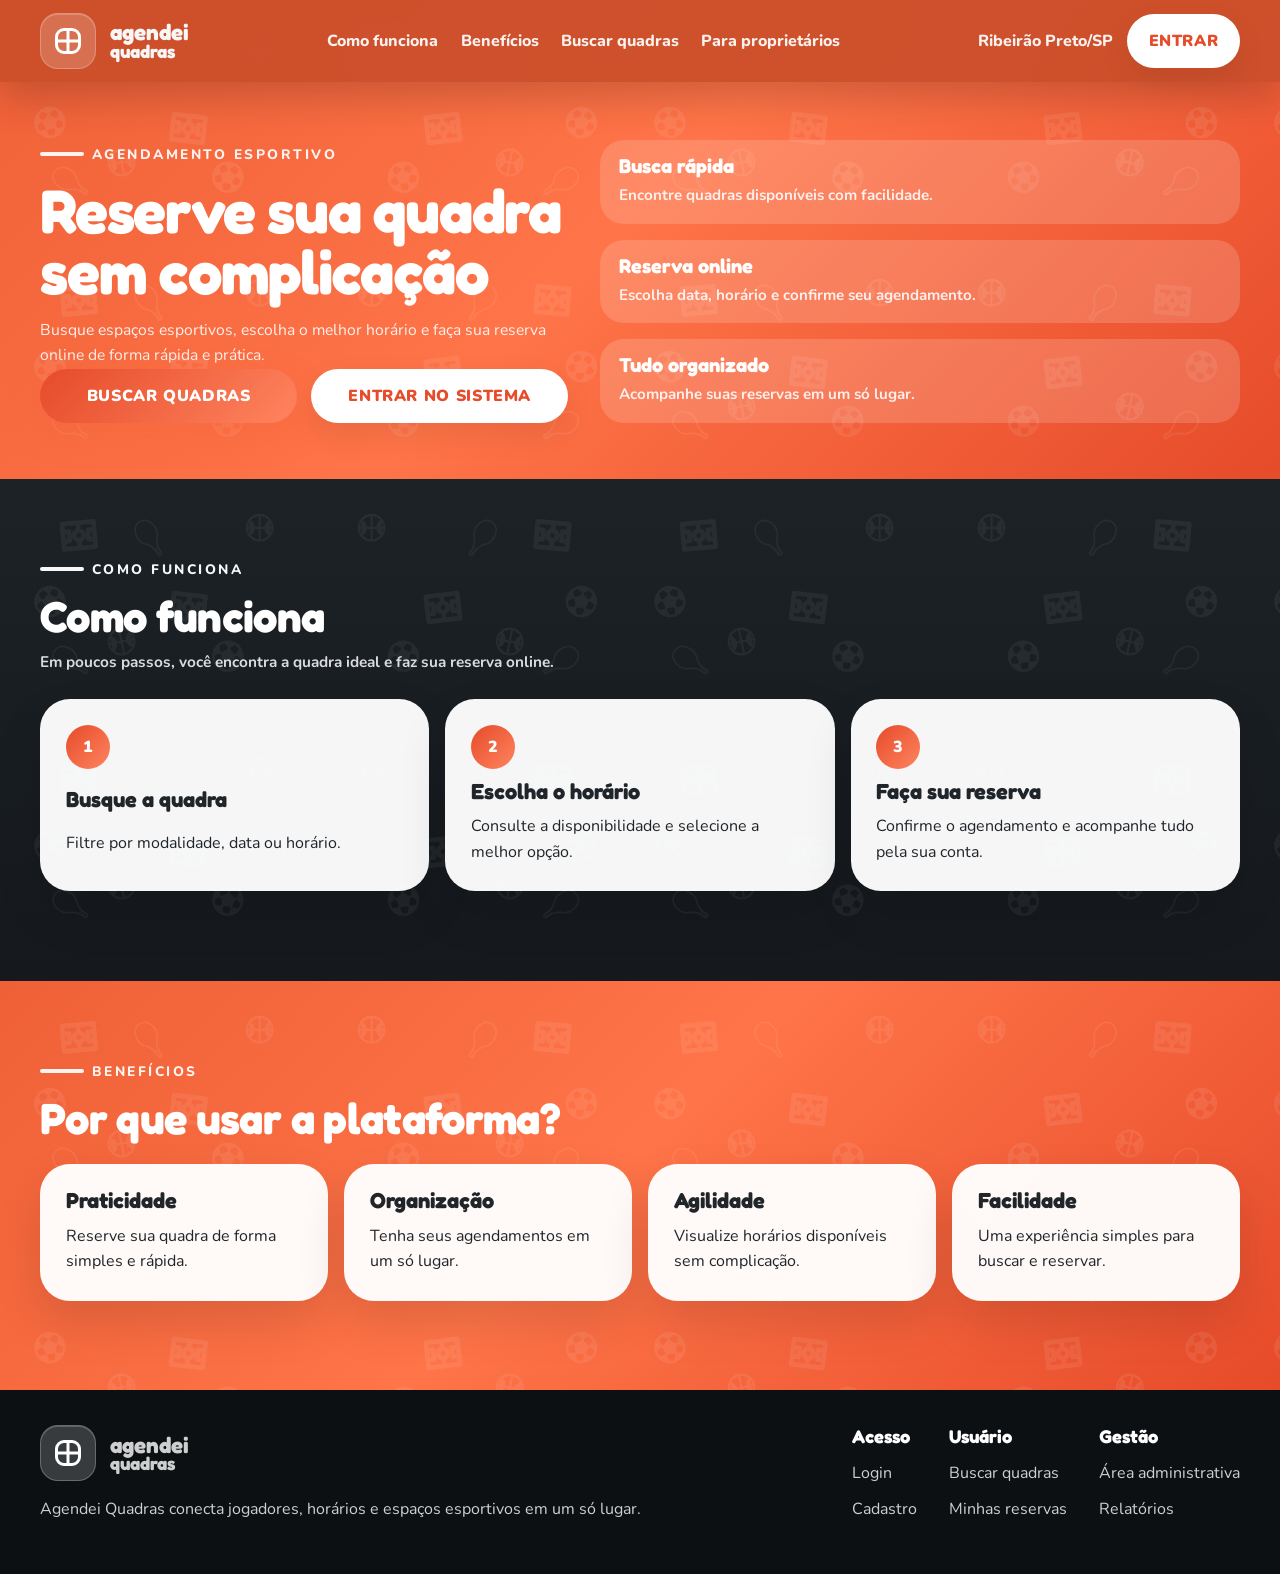
==== index.html @ 82c3b631 "first commit" ====
<!DOCTYPE html>
<html lang="pt-BR">
  <head>
    <meta charset="UTF-8" />
    <meta name="viewport" content="width=device-width, initial-scale=1.0" />
    <title>Agendei Quadras | Reserva de Quadras Esportivas</title>
    <meta
      name="description"
      content="Plataforma de agendamento de quadras esportivas em Ribeirão Preto."
    />
    <link rel="preconnect" href="https://fonts.googleapis.com" />
    <link rel="preconnect" href="https://fonts.gstatic.com" crossorigin />
    <link
      href="https://fonts.googleapis.com/css2?family=Fredoka:wght@400;500;600;700&family=Nunito:wght@400;600;700;800;900&display=swap"
      rel="stylesheet"
    />
    <link rel="stylesheet" href="css/style.css" />
  </head>
  <body data-page="hub" data-base="">
    <div class="site-shell">
      <header class="site-header is-solid">
        <div class="container header-inner">
          <a class="brand" href="index.html" aria-label="Ir para o início">
            <span class="brand-mark" aria-hidden="true"><span class="brand-grid"></span></span>
            <span class="brand-text"><strong>agendei</strong><span>quadras</span></span>
          </a>

          <nav class="main-nav" aria-label="Navegação principal">
            <button
              class="nav-toggle"
              type="button"
              aria-expanded="false"
              aria-controls="nav-menu"
              aria-label="Abrir menu"
            >
              <span></span>
              <span></span>
              <span></span>
            </button>

            <ul class="nav-menu" id="nav-menu">
              <li><a href="#como-funciona">Como funciona</a></li>
              <li><a href="#beneficios">Benefícios</a></li>
              <li><a href="pages/quadras.html">Buscar quadras</a></li>
              <li><a href="pages/proprietarios.html">Para proprietários</a></li>
            </ul>
          </nav>

          <div class="header-actions">
            <span class="header-link">Ribeirão Preto/SP</span>
            <a class="button button-light header-cta" href="pages/login.html">Entrar</a>
          </div>
        </div>
      </header>

      <main class="app-main">
        <section class="page-hero section-orange section-pattern section-pattern-light">
          <div class="container page-hero-grid owner-hero-grid">
            <div class="page-hero-copy">
              <span class="eyebrow eyebrow-light">agendamento esportivo</span>
              <h1>Reserve sua quadra sem complicação</h1>
              <p>
                Busque espaços esportivos, escolha o melhor horário e faça sua
                reserva online de forma rápida e prática.
              </p>
              <div class="inline-actions">
                <a class="button btn-primary" href="pages/quadras.html">Buscar quadras</a>
                <a class="button btn-secondary" href="pages/login.html">Entrar no sistema</a>
              </div>
            </div>

            <div class="app-card-shell home-hero-cards">
              <div class="hero-info-card">
                <h3>Busca rápida</h3>
                <p>Encontre quadras disponíveis com facilidade.</p>
              </div>
              <div class="hero-info-card">
                <h3>Reserva online</h3>
                <p>Escolha data, horário e confirme seu agendamento.</p>
              </div>
              <div class="hero-info-card">
                <h3>Tudo organizado</h3>
                <p>Acompanhe suas reservas em um só lugar.</p>
              </div>
            </div>
          </div>
        </section>

        <section class="page-section section-dark section-pattern section-pattern-dark" id="como-funciona">
          <div class="container home-section">
            <div class="home-section-heading">
              <span class="eyebrow">Como funciona</span>
              <h2>Como funciona</h2>
              <p>Em poucos passos, você encontra a quadra ideal e faz sua reserva online.</p>
            </div>

            <div class="home-steps-grid">
              <article class="app-card home-step-card">
                <span>1</span>
                <h3>Busque a quadra</h3>
                <p>Filtre por modalidade, data ou horário.</p>
              </article>
              <article class="app-card home-step-card">
                <span>2</span>
                <h3>Escolha o horário</h3>
                <p>Consulte a disponibilidade e selecione a melhor opção.</p>
              </article>
              <article class="app-card home-step-card">
                <span>3</span>
                <h3>Faça sua reserva</h3>
                <p>Confirme o agendamento e acompanhe tudo pela sua conta.</p>
              </article>
            </div>
          </div>
        </section>

        <section class="page-section section-orange section-pattern section-pattern-light" id="beneficios">
          <div class="container home-section">
            <div class="home-section-heading">
              <span class="eyebrow eyebrow-light">benefícios</span>
              <h2>Por que usar a plataforma?</h2>
            </div>

            <div class="home-benefits-grid">
              <article class="app-card home-benefit-card">
                <h3>Praticidade</h3>
                <p>Reserve sua quadra de forma simples e rápida.</p>
              </article>
              <article class="app-card home-benefit-card">
                <h3>Organização</h3>
                <p>Tenha seus agendamentos em um só lugar.</p>
              </article>
              <article class="app-card home-benefit-card">
                <h3>Agilidade</h3>
                <p>Visualize horários disponíveis sem complicação.</p>
              </article>
              <article class="app-card home-benefit-card">
                <h3>Facilidade</h3>
                <p>Uma experiência simples para buscar e reservar.</p>
              </article>
            </div>
          </div>
        </section>

      </main>

      <footer class="site-footer">
        <div class="container footer-grid app-split-footer">
          <div>
            <a class="brand footer-brand" href="index.html" aria-label="Ir para o início">
              <span class="brand-mark" aria-hidden="true"><span class="brand-grid"></span></span>
              <span class="brand-text"><strong>agendei</strong><span>quadras</span></span>
            </a>
            <p>Agendei Quadras conecta jogadores, horários e espaços esportivos em um só lugar.</p>
          </div>

          <div class="footer-links-group">
            <strong>Acesso</strong>
            <a href="pages/login.html">Login</a>
            <a href="pages/cadastro.html">Cadastro</a>
          </div>

          <div class="footer-links-group">
            <strong>Usuário</strong>
            <a href="pages/quadras.html">Buscar quadras</a>
            <a href="pages/minhas-reservas.html">Minhas reservas</a>
          </div>

          <div class="footer-links-group">
            <strong>Gestão</strong>
            <a href="pages/admin-dashboard.html">Área administrativa</a>
            <a href="pages/admin-relatorios.html">Relatórios</a>
          </div>
        </div>
      </footer>
    </div>

    <script src="js/prototipo.js"></script>
  </body>
</html>
---- css/style.css ----
:root {
  --color-primary: #f2653c;
  --color-primary-deep: #e64b2a;
  --color-primary-soft: #ff845f;
  --color-dark: #171c20;
  --color-dark-soft: #1e2327;
  --color-darker: #111519;
  --color-light: #ffffff;
  --color-cream: #fff6ef;
  --color-sand: #ffe3d9;
  --color-text: #f7f7f7;
  --color-text-dark: #20252a;
  --color-muted: #c9d2d8;
  --color-muted-dark: #68737c;
  --border-light: rgba(255, 255, 255, 0.16);
  --border-dark: rgba(23, 28, 32, 0.12);
  --shadow-soft: 0 20px 60px rgba(0, 0, 0, 0.18);
  --shadow-card: 0 18px 40px rgba(0, 0, 0, 0.14);
  --radius-xl: 32px;
  --radius-lg: 26px;
  --radius-md: 20px;
  --radius-sm: 14px;
  --container: 1200px;
  --header-height: 92px;
  --transition: 0.3s ease;
}

*,
*::before,
*::after {
  box-sizing: border-box;
}

html {
  scroll-behavior: smooth;
}

body {
  margin: 0;
  font-family: "Nunito", sans-serif;
  color: var(--color-text);
  background: var(--color-darker);
}

.site-shell {
  overflow: clip;
}

body.modal-open {
  overflow: hidden;
}

img {
  display: block;
  max-width: 100%;
}

button,
input,
select,
textarea {
  font: inherit;
}

button {
  border: 0;
  background: none;
  cursor: pointer;
}

a {
  color: inherit;
  text-decoration: none;
}

input:not([type="checkbox"]):not([type="radio"]),
select,
textarea {
  width: 100%;
}

.container {
  width: min(calc(100% - 2rem), var(--container));
  margin: 0 auto;
}

.app-main {
  min-height: 100vh;
}

.section-pattern {
  position: relative;
  isolation: isolate;
}

.section-pattern::before {
  content: "";
  position: absolute;
  inset: 0;
  background-image: url("../assets/icons/sports-background-tile-combined.svg");
  background-repeat: repeat;
  background-size: 620px 244px;
  background-position: center top;
  pointer-events: none;
  z-index: 0;
}

.section-pattern::after {
  content: none;
}

.section-pattern-dark::before {
  opacity: 0.05;
  filter: brightness(0) invert(1);
}

.section-pattern-light::before {
  opacity: 0.08;
  filter: brightness(0) invert(1);
}

.section-pattern > * {
  position: relative;
  z-index: 1;
}

.section-dark {
  background: linear-gradient(180deg, #1d2227 0%, #15191d 100%);
}

.section-orange {
  background: linear-gradient(135deg, #ef6037 0%, #ff7448 48%, #e64b2a 100%);
}

h1,
h2,
h3 {
  margin: 0;
  font-family: "Fredoka", sans-serif;
  line-height: 1;
}

h1 {
  font-size: clamp(2.55rem, 4.8vw, 4.25rem);
  letter-spacing: -0.02em;
}

h2 {
  font-size: clamp(2rem, 3.4vw, 3.15rem);
  letter-spacing: -0.015em;
}

h3 {
  font-size: clamp(1.25rem, 1.7vw, 1.6rem);
}

p {
  margin: 0;
  line-height: 1.6;
}

.eyebrow {
  display: inline-flex;
  align-items: center;
  gap: 0.5rem;
  margin-bottom: 1rem;
  font-size: 0.86rem;
  font-weight: 800;
  letter-spacing: 0.18em;
  text-transform: uppercase;
}

.eyebrow::before {
  content: "";
  width: 2.75rem;
  height: 0.25rem;
  border-radius: 999px;
  background: currentColor;
}

.eyebrow-light {
  color: rgba(255, 255, 255, 0.92);
}

.eyebrow-dark {
  color: var(--color-primary-deep);
}

.button,
.btn-primary,
.btn-secondary {
  display: inline-flex;
  align-items: center;
  justify-content: center;
  min-height: 54px;
  padding: 0.92rem 1.35rem;
  border-radius: 999px;
  font-weight: 900;
  letter-spacing: 0.04em;
  text-transform: uppercase;
  transition:
    transform var(--transition),
    box-shadow var(--transition),
    background-color var(--transition),
    color var(--transition);
}

.button:hover,
.button:focus-visible,
.btn-primary:hover,
.btn-primary:focus-visible,
.btn-secondary:hover,
.btn-secondary:focus-visible {
  transform: translateY(-2px);
}

.btn-primary {
  color: var(--color-light);
  background: linear-gradient(135deg, var(--color-primary-deep), var(--color-primary-soft));
  box-shadow: 0 12px 30px rgba(242, 101, 60, 0.34);
}

.btn-secondary,
.button-light {
  color: var(--color-primary-deep);
  background: var(--color-light);
  box-shadow: 0 12px 30px rgba(0, 0, 0, 0.08);
}

.site-header {
  position: fixed;
  inset: 0 0 auto;
  z-index: 40;
  padding: 0.8rem 0;
  background: rgba(203, 79, 43, 0.94);
  backdrop-filter: blur(18px);
  box-shadow: 0 16px 38px rgba(0, 0, 0, 0.18);
  transition: background-color var(--transition), box-shadow var(--transition), padding var(--transition);
}

.site-header.is-scrolled,
.site-header.is-solid {
  background: rgba(203, 79, 43, 0.94);
  box-shadow: 0 16px 38px rgba(0, 0, 0, 0.18);
}

.header-inner {
  display: grid;
  grid-template-columns: auto 1fr auto;
  align-items: center;
  gap: 1.5rem;
}

.brand {
  display: inline-flex;
  align-items: center;
  gap: 0.9rem;
}

.brand-mark {
  display: grid;
  place-items: center;
  width: 56px;
  height: 56px;
  border-radius: 18px;
  background: rgba(255, 255, 255, 0.18);
  border: 1px solid rgba(255, 255, 255, 0.24);
  box-shadow: inset 0 1px 0 rgba(255, 255, 255, 0.2);
}

.brand-grid {
  position: relative;
  width: 26px;
  height: 26px;
  border: 3px solid var(--color-light);
  border-radius: 9px;
}

.brand-grid::before,
.brand-grid::after {
  content: "";
  position: absolute;
  background: var(--color-light);
}

.brand-grid::before {
  inset: 50% auto auto 0;
  width: 100%;
  height: 3px;
  transform: translateY(-50%);
}

.brand-grid::after {
  inset: 0 auto 0 50%;
  width: 3px;
  transform: translateX(-50%);
}

.brand-text {
  display: inline-flex;
  flex-direction: column;
  line-height: 0.9;
  text-transform: lowercase;
}

.brand-text strong,
.brand-text span {
  font-family: "Fredoka", sans-serif;
  font-size: 1.4rem;
  font-weight: 700;
}

.brand-text span {
  font-size: 1.15rem;
}

.main-nav {
  justify-self: center;
}

.nav-menu {
  display: flex;
  align-items: center;
  gap: 1.4rem;
  padding: 0;
  margin: 0;
  list-style: none;
}

.nav-menu a {
  position: relative;
  font-weight: 800;
  color: rgba(255, 255, 255, 0.92);
}

.nav-menu a::after {
  content: "";
  position: absolute;
  left: 0;
  right: 0;
  bottom: -0.45rem;
  height: 3px;
  border-radius: 999px;
  background: var(--color-light);
  transform: scaleX(0);
  transform-origin: center;
  transition: transform var(--transition);
}

.nav-menu a:hover::after,
.nav-menu a:focus-visible::after {
  transform: scaleX(1);
}

.nav-toggle {
  display: none;
  position: relative;
  z-index: 12;
  width: 54px;
  height: 54px;
  border-radius: 18px;
  background: rgba(255, 255, 255, 0.16);
  border: 1px solid rgba(255, 255, 255, 0.26);
}

.nav-toggle span {
  display: block;
  width: 24px;
  height: 3px;
  margin: 5px auto;
  border-radius: 999px;
  background: var(--color-light);
  transition: transform var(--transition), opacity var(--transition);
}

.nav-toggle.is-active span:nth-child(1) {
  transform: translateY(8px) rotate(45deg);
}

.nav-toggle.is-active span:nth-child(2) {
  opacity: 0;
}

.nav-toggle.is-active span:nth-child(3) {
  transform: translateY(-8px) rotate(-45deg);
}

.header-actions {
  display: flex;
  align-items: center;
  gap: 0.85rem;
}

.header-link {
  font-weight: 800;
  color: rgba(255, 255, 255, 0.92);
}

.page-hero {
  padding: calc(var(--header-height) + 3rem) 0 3.5rem;
}

.page-hero-simple {
  padding-bottom: 2.2rem;
}

.page-hero-grid {
  display: grid;
  grid-template-columns: minmax(0, 0.88fr) minmax(0, 1.12fr);
  gap: 2rem;
  align-items: center;
}

.owner-hero-grid {
  grid-template-columns: minmax(0, 0.95fr) minmax(420px, 1.15fr);
}

.page-hero-copy h1,
.page-hero-copy p {
  color: var(--color-light);
}

.page-hero-copy p {
  max-width: 680px;
  margin-top: 1rem;
  color: rgba(255, 255, 255, 0.9);
  font-size: 0.98rem;
}

.page-section {
  padding: 4.8rem 0 5.6rem;
}

.app-grid {
  display: grid;
  gap: 1.5rem;
}

.app-grid.two-columns {
  grid-template-columns: minmax(0, 1fr) minmax(0, 1fr);
}

.app-card-shell {
  display: grid;
  gap: 1rem;
}

.app-card,
.form-card {
  padding: 1.6rem;
  border-radius: 30px;
  background: rgba(255, 255, 255, 0.96);
  color: var(--color-text-dark);
  box-shadow: 0 22px 48px rgba(0, 0, 0, 0.12);
}

.app-card h2,
.app-card h3,
.form-card h2,
.form-card h3 {
  color: inherit;
}

.card-cover {
  width: 100%;
  aspect-ratio: 16 / 10;
  object-fit: cover;
  border-radius: 24px;
}

.card-body {
  display: grid;
  gap: 1rem;
  margin-top: 1.1rem;
}

.card-head {
  display: flex;
  flex-wrap: wrap;
  justify-content: space-between;
  gap: 0.85rem;
  align-items: flex-start;
}

.price-badge,
.price-inline {
  color: var(--color-primary-deep);
  font-family: "Fredoka", sans-serif;
  font-size: 1.1rem;
}

.hero-mini-stat {
  padding: 1.25rem;
  border-radius: 24px;
  background: rgba(255, 255, 255, 0.16);
  color: var(--color-light);
}

.hero-mini-stat strong {
  display: block;
  margin-top: 0.35rem;
  font-family: "Fredoka", sans-serif;
  font-size: 1.85rem;
  line-height: 1.15;
}

.hero-info-card {
  padding: 1.25rem;
  border-radius: 24px;
  background: rgba(255, 255, 255, 0.16);
  color: var(--color-light);
  transition: transform var(--transition), box-shadow var(--transition);
}

.hero-info-card h3 {
  font-size: 1.25rem;
}

.hero-info-card p {
  margin-top: 0.45rem;
  color: rgba(255, 255, 255, 0.88);
  font-size: 0.95rem;
  font-weight: 700;
}

.owner-hero-cards {
  align-self: stretch;
  justify-self: stretch;
  justify-items: stretch;
  width: 100%;
  min-width: 0;
}

.owner-hero-cards .hero-info-card {
  display: block;
  padding: 1rem 1.15rem;
  width: 100%;
}

.home-hero-cards {
  align-self: stretch;
  justify-self: stretch;
  justify-items: stretch;
  width: 100%;
  min-width: 0;
}

.home-hero-cards .hero-info-card {
  display: block;
  padding: 1rem 1.15rem;
  width: 100%;
}

.owner-hero-title span {
  display: block;
  white-space: nowrap;
}

.owner-hero-title {
  max-width: 700px;
}

.home-section {
  display: grid;
  gap: 1.5rem;
}

.home-section-heading {
  max-width: 760px;
}

.home-section-heading h2,
.home-section-heading p {
  color: var(--color-light);
}

.home-section-heading p {
  margin-top: 0.75rem;
  color: rgba(255, 255, 255, 0.84);
  font-size: 0.96rem;
  font-weight: 700;
}

.desktop-nowrap {
  white-space: nowrap;
}

.home-steps-grid,
.home-benefits-grid {
  display: grid;
  gap: 1rem;
}

.home-steps-grid {
  grid-template-columns: repeat(3, minmax(0, 1fr));
}

.home-benefits-grid {
  grid-template-columns: repeat(4, minmax(0, 1fr));
}

.owner-advantages-grid {
  display: grid;
  grid-template-columns: repeat(3, minmax(0, 1fr));
  gap: 1rem;
}

.owner-advantages-grid .home-benefit-card {
  align-items: center;
  text-align: center;
}

.home-step-card,
.home-benefit-card {
  display: grid;
  gap: 0.75rem;
  transition: transform var(--transition), box-shadow var(--transition);
}

.hero-info-card:hover,
.hero-info-card:focus-within,
.home-step-card:hover,
.home-step-card:focus-within,
.home-benefit-card:hover,
.home-benefit-card:focus-within {
  transform: scale(1.035);
  box-shadow: 0 26px 58px rgba(0, 0, 0, 0.18);
}

.home-step-card span {
  display: grid;
  place-items: center;
  width: 44px;
  height: 44px;
  border-radius: 999px;
  background: linear-gradient(135deg, var(--color-primary-deep), var(--color-primary-soft));
  color: var(--color-light);
  font-weight: 900;
}

.home-cta {
  display: grid;
  gap: 1rem;
  max-width: 760px;
  text-align: left;
}

.home-cta h2,
.home-cta p {
  color: var(--color-light);
}

.home-cta p {
  color: rgba(255, 255, 255, 0.84);
  font-weight: 700;
}

.owner-final-cta {
  margin: 0 auto;
  text-align: center;
}

.page-title-row {
  display: flex;
  flex-wrap: wrap;
  justify-content: space-between;
  gap: 1rem;
  align-items: center;
  margin-bottom: 1.6rem;
}

.page-title-row h2,
.page-title-row p {
  color: var(--color-light);
}

.page-title-row.light-surface h2,
.page-title-row.light-surface h3,
.page-title-row.light-surface p {
  color: var(--color-dark);
}

.section-title-spacer {
  margin-top: 1.5rem;
}

.floating-note {
  color: rgba(255, 255, 255, 0.84);
  font-weight: 700;
}

.inline-actions {
  display: flex;
  flex-wrap: wrap;
  gap: 0.85rem;
}

.inline-actions > * {
  flex: 1 1 180px;
}

.quick-links-grid {
  display: grid;
  grid-template-columns: repeat(3, minmax(0, 1fr));
  gap: 1rem;
}

.quick-link-card {
  display: grid;
  gap: 0.8rem;
}

.auth-wrapper {
  display: grid;
  gap: 1.75rem;
  align-items: center;
}

.auth-intro {
  max-width: 720px;
  margin: 0 auto;
  text-align: center;
}

.auth-card {
  width: min(100%, 560px);
  margin: 0 auto;
}

.auth-links {
  display: flex;
  flex-wrap: wrap;
  gap: 0.65rem 1rem;
}

.auth-links a {
  font-weight: 800;
  color: var(--color-primary-deep);
}

.auth-links a:hover,
.auth-links a:focus-visible {
  text-decoration: underline;
}

.form-grid {
  display: grid;
  grid-template-columns: repeat(2, minmax(0, 1fr));
  gap: 1rem;
}

.single-column-form .form-grid {
  grid-template-columns: 1fr;
}

.full-width {
  grid-column: 1 / -1;
}

.form-card label,
.toolbar-field {
  display: grid;
  gap: 0.5rem;
  font-weight: 800;
  color: var(--color-text-dark);
}

.form-card input,
.form-card select,
.form-card textarea,
.toolbar-field input,
.toolbar-field select,
.toolbar-field textarea {
  padding: 0.95rem 1rem;
  border-radius: 18px;
  border: 1px solid rgba(23, 28, 32, 0.12);
  background: rgba(255, 255, 255, 0.96);
  color: var(--color-text-dark);
  outline: none;
}

.form-card input:focus,
.form-card select:focus,
.form-card textarea:focus,
.toolbar-field input:focus,
.toolbar-field select:focus,
.toolbar-field textarea:focus {
  border-color: var(--color-primary-deep);
}

.form-actions {
  display: flex;
  flex-wrap: wrap;
  align-items: center;
  gap: 1rem;
  margin-top: 1.4rem;
}

.form-message {
  min-height: 1.5rem;
  font-weight: 800;
  color: var(--color-primary-deep);
}

.form-message.is-error {
  color: #ff9d80;
}

.check-grid {
  display: flex;
  flex-wrap: wrap;
  gap: 0.85rem;
}

.check-item,
.access-option {
  display: inline-flex;
  align-items: center;
  gap: 0.55rem;
  min-height: 48px;
  padding: 0.8rem 1rem;
  border-radius: 18px;
  background: rgba(242, 101, 60, 0.08);
  color: var(--color-text-dark);
  font-weight: 800;
}

.check-item input,
.access-option input {
  width: auto;
}

.access-options {
  display: grid;
  grid-template-columns: repeat(2, minmax(0, 1fr));
  gap: 0.85rem;
}

.access-option {
  justify-content: center;
  border: 1px solid transparent;
  transition:
    transform var(--transition),
    background-color var(--transition),
    color var(--transition),
    border-color var(--transition);
}

.access-option.is-active {
  color: var(--color-light);
  background: linear-gradient(135deg, var(--color-primary-deep), var(--color-primary-soft));
  border-color: rgba(255, 255, 255, 0.2);
}

.toolbar-card {
  display: grid;
  gap: 1rem;
}

.toolbar-grid {
  display: grid;
  grid-template-columns: repeat(4, minmax(0, 1fr));
  gap: 1rem;
}

.toolbar-grid.compact {
  grid-template-columns: repeat(3, minmax(0, 1fr));
}

.results-layout {
  display: grid;
  grid-template-columns: minmax(280px, 0.38fr) minmax(0, 0.62fr);
  gap: 1.5rem;
  align-items: start;
}

.listing-grid {
  display: grid;
  gap: 1.25rem;
}

.court-card {
  display: grid;
  grid-template-columns: minmax(230px, 0.43fr) minmax(0, 0.57fr);
  gap: 1.2rem;
}

.court-card .card-body {
  margin-top: 0;
}

.tag-row {
  display: flex;
  flex-wrap: wrap;
  gap: 0.55rem;
}

.tag-pill {
  display: inline-flex;
  align-items: center;
  justify-content: center;
  min-height: 36px;
  padding: 0.5rem 0.85rem;
  border-radius: 999px;
  background: rgba(242, 101, 60, 0.1);
  color: var(--color-primary-deep);
  font-weight: 800;
  font-size: 0.94rem;
}

.empty-state {
  padding: 2rem;
  border-radius: 28px;
  background: rgba(255, 255, 255, 0.88);
  color: var(--color-primary-deep);
  font-weight: 800;
  text-align: center;
}

.detail-hero {
  display: grid;
  grid-template-columns: minmax(0, 0.92fr) minmax(340px, 0.88fr);
  gap: 1.5rem;
  align-items: start;
}

.detail-hero > img {
  width: 100%;
  border-radius: 34px;
  box-shadow: var(--shadow-soft);
}

.detail-summary {
  display: grid;
  gap: 1rem;
}

.detail-subtitle {
  font-size: 1.1rem;
  color: var(--color-muted-dark);
}

.detail-grid,
.info-grid {
  display: grid;
  grid-template-columns: repeat(2, minmax(0, 1fr));
  gap: 1rem;
}

.detail-label {
  display: block;
  margin-bottom: 0.35rem;
  color: var(--color-muted-dark);
  font-weight: 800;
  text-transform: uppercase;
  letter-spacing: 0.05em;
  font-size: 0.8rem;
}

.rating-box {
  display: inline-grid;
  gap: 0.2rem;
  padding: 1rem;
  border-radius: 22px;
  background: rgba(242, 101, 60, 0.08);
}

.rules-card {
  padding: 1.2rem;
  border-radius: 22px;
  background: rgba(23, 28, 32, 0.05);
}

.info-list {
  display: grid;
  gap: 0.6rem;
  padding-left: 1.1rem;
  margin: 0;
}

.booking-layout {
  display: grid;
  grid-template-columns: minmax(0, 0.94fr) minmax(320px, 0.76fr);
  gap: 1.5rem;
  align-items: start;
}

.booking-court-card {
  overflow: hidden;
}

.time-grid {
  display: grid;
  grid-template-columns: repeat(4, minmax(0, 1fr));
  gap: 0.85rem;
  margin-top: 1rem;
}

.time-slot {
  position: relative;
  min-height: 72px;
  padding: 0.9rem 0.75rem;
  border-radius: 22px;
  background: rgba(242, 101, 60, 0.08);
  color: var(--color-primary-deep);
  font-weight: 900;
  transition:
    transform var(--transition),
    background-color var(--transition),
    color var(--transition),
    opacity var(--transition);
}

.time-slot.is-available:hover,
.time-slot.is-available:focus-visible {
  transform: translateY(-2px);
}

.time-slot.is-selected {
  color: var(--color-light);
  background: linear-gradient(135deg, var(--color-primary-deep), var(--color-primary-soft));
}

.time-slot.is-disabled {
  cursor: not-allowed;
  opacity: 0.72;
  background: rgba(23, 28, 32, 0.12);
  color: var(--color-muted-dark);
}

.slot-state {
  display: block;
  margin-top: 0.3rem;
  font-size: 0.78rem;
  font-weight: 800;
}

.recap-card {
  position: sticky;
  top: calc(var(--header-height) + 1rem);
  display: grid;
  gap: 1rem;
}

.recap-grid {
  display: grid;
  gap: 0.85rem;
}

.recap-item {
  display: flex;
  justify-content: space-between;
  gap: 0.75rem;
  align-items: center;
  padding-bottom: 0.85rem;
  border-bottom: 1px solid rgba(23, 28, 32, 0.1);
}

.recap-item span {
  color: var(--color-muted-dark);
}

.reservation-grid {
  display: grid;
  gap: 1rem;
}

.reservation-card {
  display: grid;
  gap: 1rem;
}

.reservation-head {
  display: flex;
  flex-wrap: wrap;
  justify-content: space-between;
  gap: 1rem;
  align-items: center;
}

.reservation-meta {
  display: flex;
  flex-wrap: wrap;
  gap: 1rem 1.5rem;
}

.status-pill {
  display: inline-flex;
  align-items: center;
  justify-content: center;
  min-height: 38px;
  padding: 0.45rem 0.85rem;
  border-radius: 999px;
  font-weight: 900;
}

.status-confirmada,
.status-disponivel {
  background: rgba(39, 199, 111, 0.14);
  color: #0f8a4a;
}

.status-cancelada,
.status-reservado {
  background: rgba(230, 75, 42, 0.14);
  color: #a6341c;
}

.status-concluida,
.status-bloqueado {
  background: rgba(23, 28, 32, 0.12);
  color: #4b545b;
}

.admin-grid {
  display: grid;
  gap: 1.5rem;
}

.stats-grid {
  display: grid;
  grid-template-columns: repeat(5, minmax(0, 1fr));
  gap: 1rem;
}

.stat-card {
  display: grid;
  gap: 0.65rem;
}

.stat-card span {
  color: var(--color-muted-dark);
  font-weight: 800;
}

.stat-card strong {
  font-family: "Fredoka", sans-serif;
  font-size: clamp(1.45rem, 2.5vw, 2.2rem);
  color: var(--color-dark);
}

.chart-card,
.table-card {
  display: grid;
  gap: 1rem;
}

.chart-rows {
  display: grid;
  gap: 0.95rem;
}

.chart-row {
  display: grid;
  grid-template-columns: minmax(120px, 0.3fr) minmax(0, 1fr) auto;
  gap: 0.85rem;
  align-items: center;
}

.chart-bar {
  position: relative;
  height: 16px;
  border-radius: 999px;
  background: rgba(23, 28, 32, 0.08);
  overflow: hidden;
}

.chart-bar div {
  height: 100%;
  border-radius: inherit;
  background: linear-gradient(135deg, var(--color-primary-deep), var(--color-primary-soft));
}

.table-responsive {
  overflow-x: auto;
}

.data-table {
  width: 100%;
  min-width: 720px;
  border-collapse: collapse;
}

.data-table th,
.data-table td {
  padding: 1rem 0.85rem;
  text-align: left;
  border-bottom: 1px solid rgba(23, 28, 32, 0.08);
  color: var(--color-text-dark);
}

.data-table th {
  color: var(--color-muted-dark);
  font-size: 0.86rem;
  font-weight: 900;
  letter-spacing: 0.06em;
  text-transform: uppercase;
}

.table-actions {
  display: flex;
  flex-wrap: wrap;
  gap: 0.65rem;
}

.table-link {
  font-weight: 900;
  color: var(--color-primary-deep);
}

.table-link.danger {
  color: #a6341c;
}

.table-link:hover,
.table-link:focus-visible {
  text-decoration: underline;
}

.toast-stack {
  position: fixed;
  right: 1rem;
  top: calc(var(--header-height) + 1rem);
  z-index: 60;
  display: grid;
  gap: 0.75rem;
  width: min(92vw, 360px);
}

.app-toast {
  display: grid;
  gap: 0.25rem;
  padding: 1rem 1.1rem;
  border-radius: 22px;
  color: var(--color-light);
  box-shadow: 0 20px 44px rgba(0, 0, 0, 0.18);
  opacity: 0;
  transform: translateY(-8px);
  transition: opacity var(--transition), transform var(--transition);
}

.app-toast.is-visible {
  opacity: 1;
  transform: translateY(0);
}

.app-toast-success {
  background: linear-gradient(135deg, #1f9d5d, #27c76f);
}

.app-toast-error {
  background: linear-gradient(135deg, #a6341c, #f2653c);
}

.shared-modal {
  position: fixed;
  inset: 0;
  z-index: 70;
  display: grid;
  place-items: center;
  padding: 1.5rem;
  opacity: 0;
  visibility: hidden;
  transition: opacity var(--transition), visibility var(--transition);
}

.shared-modal.is-open {
  opacity: 1;
  visibility: visible;
}

.shared-modal-backdrop {
  position: absolute;
  inset: 0;
  background: rgba(10, 12, 15, 0.72);
  backdrop-filter: blur(5px);
}

.shared-modal-dialog {
  position: relative;
  z-index: 1;
  width: min(100%, 560px);
  padding: 2rem;
  border-radius: 30px;
  background: var(--color-light);
  color: var(--color-text-dark);
  box-shadow: 0 24px 80px rgba(0, 0, 0, 0.3);
}

.shared-modal-close {
  position: absolute;
  top: 1rem;
  right: 1rem;
  width: 42px;
  height: 42px;
  border-radius: 12px;
  color: inherit;
  background: rgba(23, 28, 32, 0.08);
  font-size: 1.8rem;
  line-height: 1;
}

.shared-modal-content {
  margin-top: 1rem;
}

.shared-modal-actions {
  display: flex;
  flex-wrap: wrap;
  gap: 0.85rem;
  margin-top: 1.3rem;
}

.shared-modal-actions > * {
  flex: 1 1 180px;
}

.site-footer {
  padding: 2.2rem 0 3.2rem;
  background: #0d1013;
  color: rgba(255, 255, 255, 0.8);
}

.footer-grid {
  display: grid;
  gap: 2rem;
}

.app-split-footer {
  grid-template-columns: minmax(0, 1fr) auto auto auto;
}

.footer-brand {
  margin-bottom: 1rem;
}

.footer-links-group {
  display: grid;
  gap: 0.75rem;
}

.footer-links-group strong {
  color: var(--color-light);
  font-family: "Fredoka", sans-serif;
  font-size: 1.15rem;
}

.footer-links-group a:hover,
.footer-links-group a:focus-visible {
  color: var(--color-primary-soft);
}

@media (max-width: 1120px) {
  .header-inner {
    grid-template-columns: auto auto auto;
    justify-content: space-between;
  }

  .header-actions {
    display: none;
  }

  .main-nav {
    justify-self: end;
  }

  .nav-toggle {
    display: block;
  }

  .nav-menu {
    position: absolute;
    top: calc(100% + 0.75rem);
    right: 1rem;
    left: 1rem;
    flex-direction: column;
    align-items: flex-start;
    gap: 1rem;
    padding: 1.25rem;
    border-radius: 26px;
    background: rgba(22, 27, 31, 0.97);
    box-shadow: 0 20px 50px rgba(0, 0, 0, 0.2);
    opacity: 0;
    visibility: hidden;
    transform: translateY(-8px);
    transition:
      opacity var(--transition),
      visibility var(--transition),
      transform var(--transition);
  }

  .nav-menu.is-open {
    opacity: 1;
    visibility: visible;
    transform: translateY(0);
  }

  .page-hero-grid,
  .results-layout,
  .detail-hero,
  .booking-layout,
  .app-grid.two-columns {
    grid-template-columns: 1fr;
  }

  .quick-links-grid {
    grid-template-columns: repeat(2, minmax(0, 1fr));
  }

  .home-benefits-grid {
    grid-template-columns: repeat(2, minmax(0, 1fr));
  }

  .owner-advantages-grid {
    grid-template-columns: repeat(2, minmax(0, 1fr));
  }

  .stats-grid {
    grid-template-columns: repeat(3, minmax(0, 1fr));
  }

  .toolbar-grid {
    grid-template-columns: repeat(2, minmax(0, 1fr));
  }

  .court-card {
    grid-template-columns: 1fr;
  }

  .recap-card {
    position: static;
  }
}

@media (max-width: 820px) {
  :root {
    --header-height: 84px;
  }

  .desktop-nowrap {
    white-space: normal;
  }

  .app-split-footer,
  .quick-links-grid,
  .home-steps-grid,
  .home-benefits-grid,
  .owner-advantages-grid,
  .stats-grid,
  .toolbar-grid,
  .toolbar-grid.compact,
  .detail-grid,
  .info-grid,
  .form-grid,
  .access-options {
    grid-template-columns: 1fr;
  }

  .time-grid {
    grid-template-columns: repeat(3, minmax(0, 1fr));
  }
}

@media (max-width: 640px) {
  .page-hero {
    padding-top: calc(var(--header-height) + 2.3rem);
  }

  .brand-mark {
    width: 50px;
    height: 50px;
  }

  .brand-text strong,
  .brand-text span {
    font-size: 1.15rem;
  }

  .brand-text span {
    font-size: 0.98rem;
  }

  .app-card,
  .form-card,
  .shared-modal-dialog {
    padding: 1.25rem;
    border-radius: 24px;
  }

  .inline-actions,
  .shared-modal-actions,
  .form-actions {
    flex-direction: column;
    align-items: stretch;
  }

  .time-grid {
    grid-template-columns: repeat(2, minmax(0, 1fr));
  }

  .toast-stack {
    left: 1rem;
    right: 1rem;
    width: auto;
  }
}

@media (prefers-reduced-motion: reduce) {
  .hero-info-card,
  .home-step-card,
  .home-benefit-card {
    transition: none;
  }

  .hero-info-card:hover,
  .hero-info-card:focus-within,
  .home-step-card:hover,
  .home-step-card:focus-within,
  .home-benefit-card:hover,
  .home-benefit-card:focus-within {
    transform: none;
  }
}
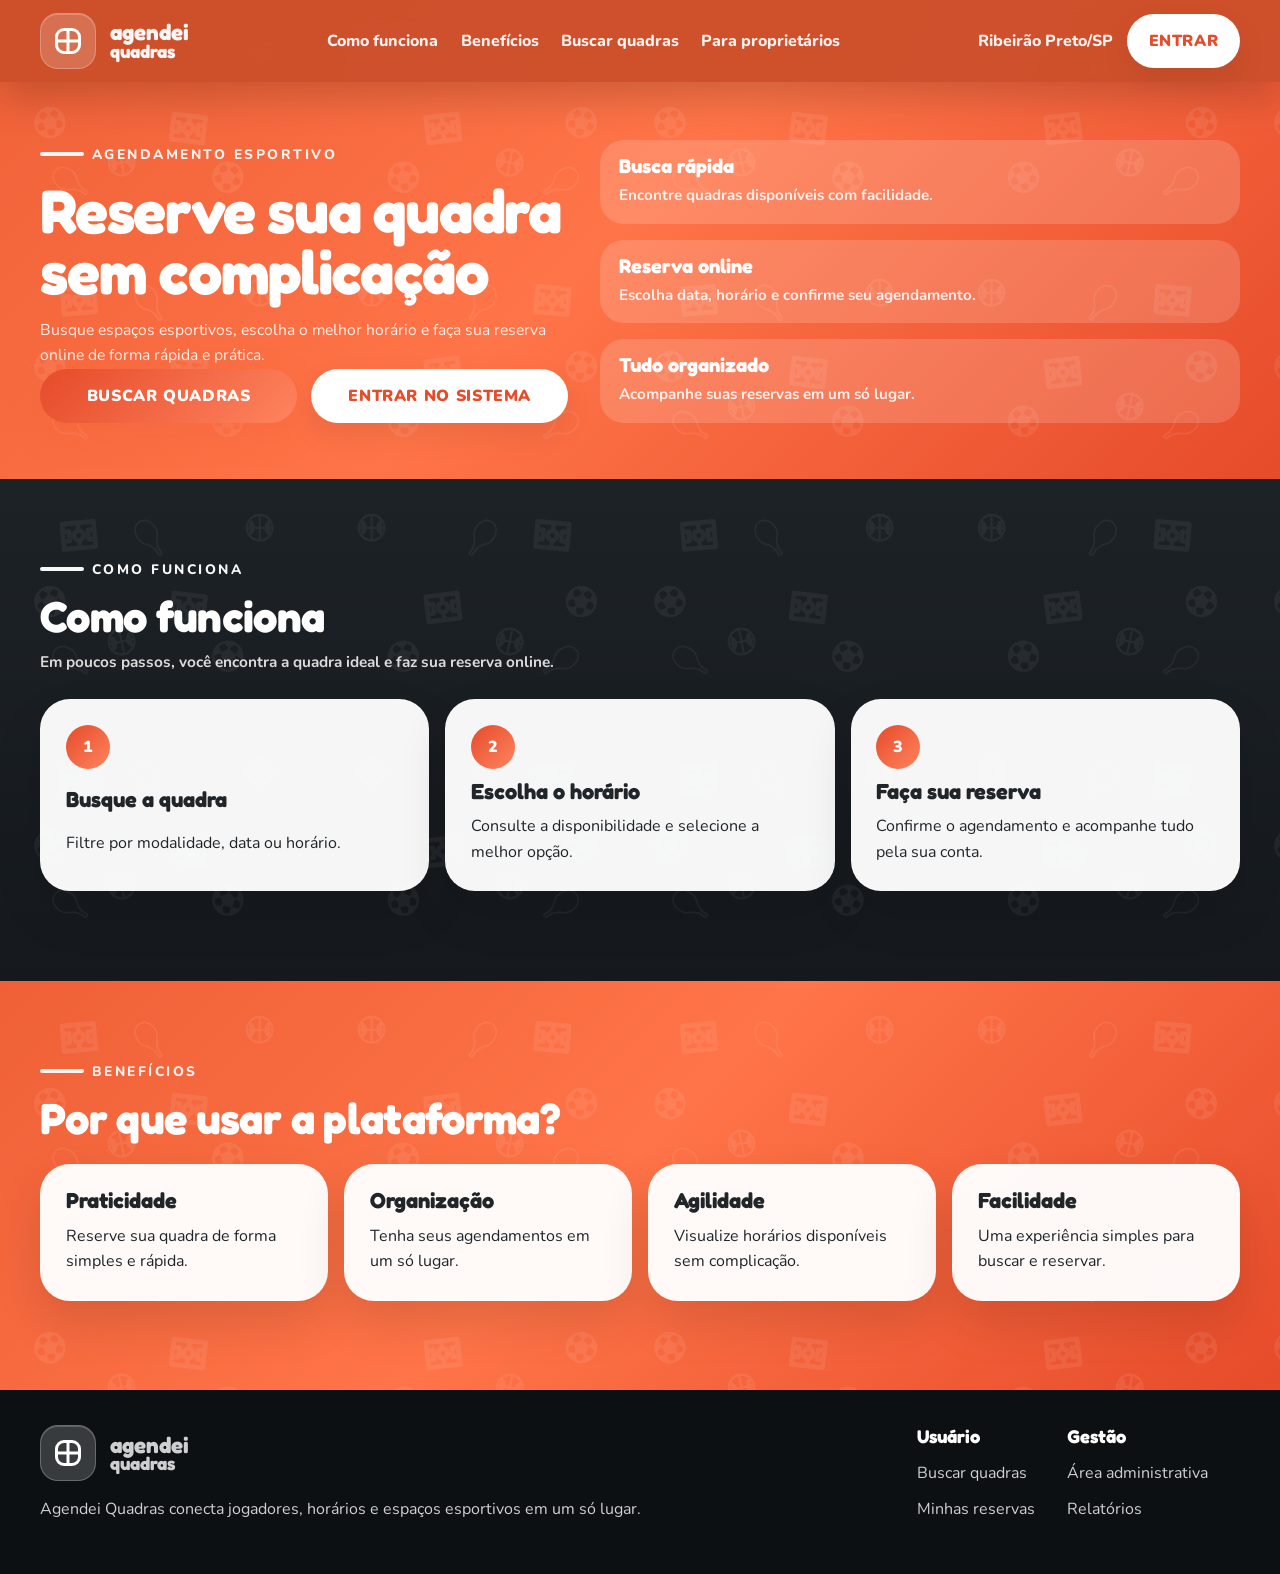
==== commit 2e8f46ab: "Atualiza estilização e UX das páginas públicas" ====
--- a/index.html
+++ b/index.html
@@ -155,12 +155,6 @@
           </div>
 
           <div class="footer-links-group">
-            <strong>Acesso</strong>
-            <a href="pages/login.html">Login</a>
-            <a href="pages/cadastro.html">Cadastro</a>
-          </div>
-
-          <div class="footer-links-group">
             <strong>Usuário</strong>
             <a href="pages/quadras.html">Buscar quadras</a>
             <a href="pages/minhas-reservas.html">Minhas reservas</a>
--- a/css/style.css
+++ b/css/style.css
@@ -391,6 +391,10 @@
   gap: 0.85rem;
 }
 
+.nav-mobile-only {
+  display: none;
+}
+
 .header-link {
   font-weight: 800;
   color: rgba(255, 255, 255, 0.92);
@@ -409,6 +413,15 @@
   grid-template-columns: minmax(0, 0.88fr) minmax(0, 1.12fr);
   gap: 2rem;
   align-items: center;
+}
+
+.quadras-hero-grid {
+  grid-template-columns: minmax(0, 0.95fr) minmax(420px, 1.15fr);
+  align-items: center;
+}
+
+.quadras-hero-copy h1 {
+  max-width: 11ch;
 }
 
 .owner-hero-grid {
@@ -502,6 +515,32 @@
   font-family: "Fredoka", sans-serif;
   font-size: 1.85rem;
   line-height: 1.15;
+}
+
+.quadras-hero-cards {
+  align-self: stretch;
+  justify-self: end;
+  width: 100%;
+}
+
+.quadras-hero-cards .hero-mini-stat {
+  display: grid;
+  gap: 0.35rem;
+  padding: 1rem 1.1rem;
+}
+
+.quadras-hero-cards .hero-mini-stat span {
+  font-size: 0.82rem;
+  font-weight: 800;
+  letter-spacing: 0.04em;
+  text-transform: uppercase;
+  color: rgba(255, 255, 255, 0.78);
+}
+
+.quadras-hero-cards .hero-mini-stat strong {
+  margin-top: 0;
+  font-size: 1.18rem;
+  line-height: 1.28;
 }
 
 .hero-info-card {
@@ -863,6 +902,41 @@
   gap: 1rem;
 }
 
+.toolbar-grid-quadras {
+  grid-template-columns: repeat(2, minmax(0, 1fr));
+}
+
+.results-layout-quadras {
+  grid-template-columns: minmax(280px, 320px) minmax(0, 1fr);
+  gap: 1.25rem;
+}
+
+.quadras-toolbar {
+  position: sticky;
+  top: calc(var(--header-height) + 1rem);
+  gap: 0.85rem;
+  padding: 1.3rem;
+  border-radius: 26px;
+}
+
+.toolbar-helper {
+  margin: 0;
+  color: var(--color-muted-dark);
+  font-weight: 700;
+  font-size: 0.94rem;
+}
+
+.filter-actions {
+  display: grid;
+  grid-template-columns: repeat(2, minmax(0, 1fr));
+  gap: 0.75rem;
+}
+
+.filter-actions .button {
+  width: 100%;
+  min-height: 48px;
+}
+
 .toolbar-grid.compact {
   grid-template-columns: repeat(3, minmax(0, 1fr));
 }
@@ -876,17 +950,41 @@
 
 .listing-grid {
   display: grid;
-  gap: 1.25rem;
+  gap: 1rem;
 }
 
 .court-card {
   display: grid;
   grid-template-columns: minmax(230px, 0.43fr) minmax(0, 0.57fr);
-  gap: 1.2rem;
+  gap: 1rem;
+  padding: 1rem;
+  overflow: hidden;
+  align-items: start;
+}
+
+.court-card .card-cover {
+  aspect-ratio: 16 / 8.7;
+  max-height: 220px;
+  border-radius: 20px;
 }
 
 .court-card .card-body {
   margin-top: 0;
+  gap: 0.85rem;
+}
+
+.court-card-copy h3 {
+  margin-bottom: 0.2rem;
+}
+
+.court-meta {
+  color: var(--color-muted-dark);
+  font-weight: 700;
+}
+
+.court-card .price-badge {
+  white-space: nowrap;
+  font-size: 1rem;
 }
 
 .tag-row {
@@ -1395,6 +1493,10 @@
     transform: translateY(0);
   }
 
+  .nav-mobile-only {
+    display: list-item;
+  }
+
   .page-hero-grid,
   .results-layout,
   .detail-hero,
@@ -1421,6 +1523,11 @@
 
   .toolbar-grid {
     grid-template-columns: repeat(2, minmax(0, 1fr));
+  }
+
+  .quadras-hero-cards {
+    max-width: none;
+    justify-self: stretch;
   }
 
   .court-card {
@@ -1456,6 +1563,10 @@
     grid-template-columns: 1fr;
   }
 
+  .filter-actions {
+    grid-template-columns: 1fr;
+  }
+
   .time-grid {
     grid-template-columns: repeat(3, minmax(0, 1fr));
   }
@@ -1478,6 +1589,11 @@
 
   .brand-text span {
     font-size: 0.98rem;
+  }
+
+  .quadras-hero-copy h1 {
+    max-width: 9ch;
+    font-size: clamp(2rem, 8vw, 2.7rem);
   }
 
   .app-card,
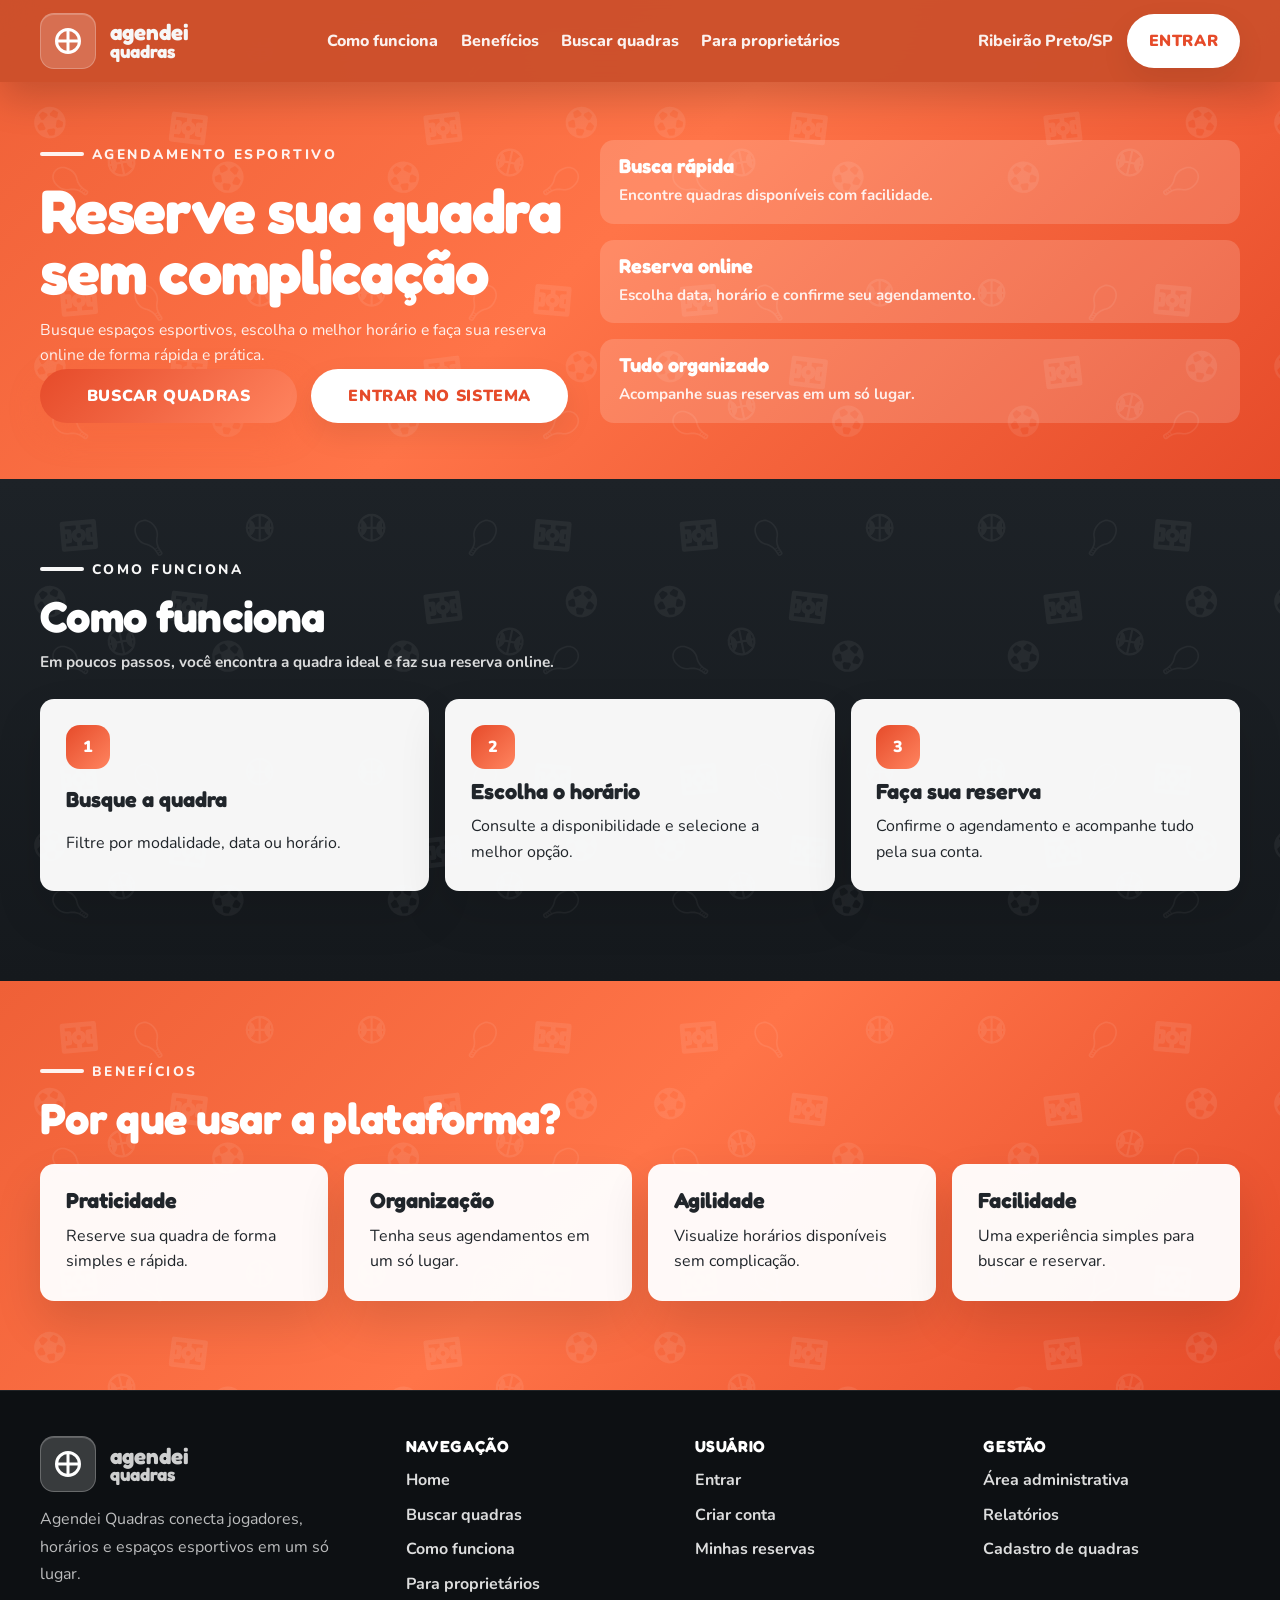
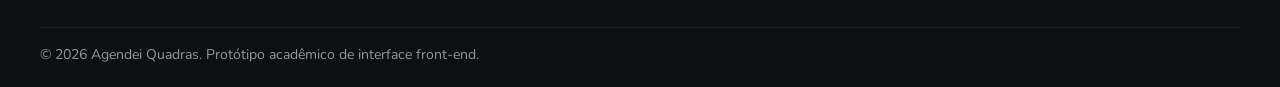
==== commit 60c94d4d: "Atualiza layout e navegação das páginas" ====
--- a/index.html
+++ b/index.html
@@ -48,7 +48,7 @@
 
           <div class="header-actions">
             <span class="header-link">Ribeirão Preto/SP</span>
-            <a class="button button-light header-cta" href="pages/login.html">Entrar</a>
+            <a class="button button-light header-cta pill-cta" href="pages/login.html">Entrar</a>
           </div>
         </div>
       </header>
@@ -64,8 +64,8 @@
                 reserva online de forma rápida e prática.
               </p>
               <div class="inline-actions">
-                <a class="button btn-primary" href="pages/quadras.html">Buscar quadras</a>
-                <a class="button btn-secondary" href="pages/login.html">Entrar no sistema</a>
+                <a class="button btn-primary pill-cta" href="pages/quadras.html">Buscar quadras</a>
+                <a class="button btn-secondary pill-cta" href="pages/login.html">Entrar no sistema</a>
               </div>
             </div>
 
@@ -146,25 +146,35 @@
 
       <footer class="site-footer">
         <div class="container footer-grid app-split-footer">
-          <div>
+          <div class="footer-brand-copy">
             <a class="brand footer-brand" href="index.html" aria-label="Ir para o início">
               <span class="brand-mark" aria-hidden="true"><span class="brand-grid"></span></span>
               <span class="brand-text"><strong>agendei</strong><span>quadras</span></span>
             </a>
             <p>Agendei Quadras conecta jogadores, horários e espaços esportivos em um só lugar.</p>
           </div>
-
+          <div class="footer-links-group">
+            <strong>Navegação</strong>
+            <a href="index.html">Home</a>
+            <a href="pages/quadras.html">Buscar quadras</a>
+            <a href="index.html#como-funciona">Como funciona</a>
+            <a href="pages/proprietarios.html">Para proprietários</a>
+          </div>
           <div class="footer-links-group">
             <strong>Usuário</strong>
-            <a href="pages/quadras.html">Buscar quadras</a>
+            <a href="pages/login.html">Entrar</a>
+            <a href="pages/cadastro.html">Criar conta</a>
             <a href="pages/minhas-reservas.html">Minhas reservas</a>
           </div>
-
           <div class="footer-links-group">
             <strong>Gestão</strong>
             <a href="pages/admin-dashboard.html">Área administrativa</a>
             <a href="pages/admin-relatorios.html">Relatórios</a>
+            <a href="pages/cadastro-proprietario.html">Cadastro de quadras</a>
           </div>
+        </div>
+        <div class="container footer-bottom">
+          <p>© 2026 Agendei Quadras. Protótipo acadêmico de interface front-end.</p>
         </div>
       </footer>
     </div>
--- a/css/style.css
+++ b/css/style.css
@@ -896,6 +896,84 @@
   gap: 1rem;
 }
 
+.toolbar-title-row {
+  display: flex;
+  align-items: center;
+  justify-content: space-between;
+  gap: 0.75rem;
+}
+
+.help-icon-button {
+  position: relative;
+  display: inline-grid;
+  place-items: center;
+  flex: 0 0 auto;
+  width: 34px;
+  height: 34px;
+  border-radius: 999px;
+  background: linear-gradient(135deg, var(--color-primary-deep), var(--color-primary-soft));
+  color: var(--color-light);
+  font-weight: 900;
+  box-shadow: 0 10px 22px rgba(242, 101, 60, 0.28);
+  cursor: pointer;
+  transition: transform var(--transition), box-shadow var(--transition);
+}
+
+.help-icon-button:hover,
+.help-icon-button:focus-visible {
+  transform: scale(1.08);
+}
+
+.help-icon-button::after {
+  content: attr(data-tooltip);
+  position: absolute;
+  right: 0;
+  bottom: calc(100% + 0.55rem);
+  width: max-content;
+  max-width: 180px;
+  padding: 0.45rem 0.6rem;
+  border-radius: 12px;
+  background: var(--color-dark);
+  color: var(--color-light);
+  font-size: 0.78rem;
+  font-weight: 800;
+  opacity: 0;
+  visibility: hidden;
+  transform: translateY(4px);
+  transition: opacity var(--transition), visibility var(--transition), transform var(--transition);
+  pointer-events: none;
+  z-index: 4;
+}
+
+.help-icon-button:hover::after,
+.help-icon-button:focus-visible::after {
+  opacity: 1;
+  visibility: visible;
+  transform: translateY(0);
+}
+
+.help-icon-button.help-bounce {
+  animation: helpBounce 1.05s ease-in-out;
+}
+
+@keyframes helpBounce {
+  0% {
+    transform: scale(1);
+  }
+  25% {
+    transform: scale(1.18);
+  }
+  45% {
+    transform: scale(0.96);
+  }
+  65% {
+    transform: scale(1.12);
+  }
+  100% {
+    transform: scale(1);
+  }
+}
+
 .toolbar-grid {
   display: grid;
   grid-template-columns: repeat(4, minmax(0, 1fr));
@@ -960,31 +1038,81 @@
   padding: 1rem;
   overflow: hidden;
   align-items: start;
+  min-height: 250px;
 }
 
 .court-card .card-cover {
   aspect-ratio: 16 / 8.7;
-  max-height: 220px;
+  height: 100%;
+  min-height: 218px;
+  max-height: 218px;
   border-radius: 20px;
+  align-self: stretch;
 }
 
 .court-card .card-body {
+  display: grid;
+  grid-template-rows: auto auto 1fr auto;
   margin-top: 0;
   gap: 0.85rem;
+  min-height: 218px;
+}
+
+.court-card .card-head {
+  display: grid;
+  grid-template-columns: minmax(0, 1fr) auto;
+  gap: 0.75rem;
+  align-items: start;
+}
+
+.court-card-copy {
+  min-width: 0;
 }
 
 .court-card-copy h3 {
-  margin-bottom: 0.2rem;
+  margin: 0;
+  white-space: normal;
+  overflow-wrap: anywhere;
+  line-height: 1.15;
 }
 
 .court-meta {
   color: var(--color-muted-dark);
   font-weight: 700;
+  margin: 0;
 }
 
 .court-card .price-badge {
   white-space: nowrap;
   font-size: 1rem;
+  justify-self: end;
+  align-self: start;
+}
+
+.tag-row-court {
+  display: grid;
+  grid-template-columns: repeat(2, minmax(0, 1fr));
+  grid-auto-rows: minmax(36px, auto);
+  gap: 0.55rem;
+  align-content: start;
+  min-height: 78px;
+  max-height: 78px;
+  overflow: hidden;
+}
+
+.tag-row-court .tag-pill {
+  min-width: 0;
+  justify-content: flex-start;
+  justify-self: stretch;
+  padding: 0.45rem 0.75rem;
+  white-space: nowrap;
+  overflow: hidden;
+  text-overflow: ellipsis;
+}
+
+.court-card-actions {
+  margin-top: auto;
+  align-self: end;
 }
 
 .tag-row {
@@ -1413,39 +1541,130 @@
   flex: 1 1 180px;
 }
 
+.help-modal-content {
+  display: grid;
+  gap: 1rem;
+}
+
+.help-modal-intro {
+  margin: 0;
+  color: var(--color-muted-dark);
+  font-weight: 700;
+}
+
+.help-modal-steps {
+  display: grid;
+  gap: 0.75rem;
+}
+
+.help-modal-steps article {
+  display: grid;
+  grid-template-columns: auto 1fr;
+  gap: 0.75rem;
+  align-items: start;
+  padding: 0.85rem;
+  border-radius: 18px;
+  background: rgba(242, 101, 60, 0.08);
+}
+
+.help-modal-steps span {
+  display: grid;
+  place-items: center;
+  width: 32px;
+  height: 32px;
+  border-radius: 999px;
+  background: linear-gradient(135deg, var(--color-primary-deep), var(--color-primary-soft));
+  color: var(--color-light);
+  font-weight: 900;
+}
+
+.help-modal-steps h4 {
+  margin: 0 0 0.2rem;
+  font-size: 1rem;
+}
+
+.help-modal-steps p {
+  margin: 0;
+  color: var(--color-muted-dark);
+  font-size: 0.92rem;
+  font-weight: 700;
+}
+
+.help-modal-notice {
+  margin: 0;
+  padding: 0.85rem 1rem;
+  border-radius: 18px;
+  background: rgba(23, 28, 32, 0.08);
+  color: var(--color-text-dark);
+  font-weight: 800;
+}
+
 .site-footer {
-  padding: 2.2rem 0 3.2rem;
+  padding: 2.8rem 0 1.25rem;
   background: #0d1013;
   color: rgba(255, 255, 255, 0.8);
+  border-top: 1px solid rgba(255, 255, 255, 0.08);
 }
 
 .footer-grid {
   display: grid;
-  gap: 2rem;
+  gap: 1.5rem 2rem;
 }
 
 .app-split-footer {
-  grid-template-columns: minmax(0, 1fr) auto auto auto;
+  grid-template-columns: minmax(0, 1.3fr) repeat(3, minmax(0, 1fr));
+  align-items: start;
 }
 
 .footer-brand {
-  margin-bottom: 1rem;
+  margin-bottom: 0.9rem;
+}
+
+.footer-brand-copy {
+  max-width: 320px;
+}
+
+.footer-brand-copy p {
+  color: rgba(255, 255, 255, 0.72);
+  line-height: 1.7;
 }
 
 .footer-links-group {
   display: grid;
-  gap: 0.75rem;
+  align-content: start;
+  gap: 0.8rem;
 }
 
 .footer-links-group strong {
   color: var(--color-light);
   font-family: "Fredoka", sans-serif;
-  font-size: 1.15rem;
+  font-size: 1rem;
+  letter-spacing: 0.04em;
+  text-transform: uppercase;
+}
+
+.footer-links-group a {
+  width: fit-content;
+  color: rgba(255, 255, 255, 0.86);
+  font-weight: 700;
+  transition: color var(--transition), transform var(--transition);
 }
 
 .footer-links-group a:hover,
 .footer-links-group a:focus-visible {
   color: var(--color-primary-soft);
+  transform: translateX(3px);
+}
+
+.footer-bottom {
+  margin-top: 2rem;
+  padding-top: 1rem;
+  border-top: 1px solid rgba(255, 255, 255, 0.08);
+}
+
+.footer-bottom p {
+  color: rgba(255, 255, 255, 0.56);
+  font-size: 0.88rem;
 }
 
 @media (max-width: 1120px) {
@@ -1621,6 +1840,65 @@
   }
 }
 
+.brand-mark,
+.brand-grid,
+.eyebrow::before,
+.nav-menu a::after,
+.nav-toggle,
+.nav-toggle span,
+.button,
+.btn-primary,
+.btn-secondary,
+.button-light,
+.app-card,
+.form-card,
+.form-card input,
+.form-card select,
+.form-card textarea,
+.card-cover,
+.hero-mini-stat,
+.hero-info-card,
+.home-step-card span,
+.check-item,
+.access-option,
+.toolbar-field input,
+.toolbar-field select,
+.toolbar-field textarea,
+.help-icon-button,
+.help-icon-button::after,
+.quadras-toolbar,
+.court-card .card-cover,
+.tag-pill,
+.empty-state,
+.detail-hero > img,
+.rating-box,
+.rules-card,
+.time-slot,
+.status-pill,
+.chart-bar,
+.app-toast,
+.shared-modal-dialog,
+.shared-modal-close,
+.help-modal-steps article,
+.help-modal-steps span,
+.help-modal-notice {
+  border-radius: 14px;
+}
+
+.button.pill-cta,
+.btn-primary.pill-cta,
+.btn-secondary.pill-cta,
+.button-light.pill-cta {
+  border-radius: 999px !important;
+}
+
+body[data-page="proprietarios"] .button.pill-cta,
+body[data-page="proprietarios"] .btn-primary.pill-cta,
+body[data-page="proprietarios"] .btn-secondary.pill-cta,
+body[data-page="proprietarios"] .button-light.pill-cta {
+  border-radius: 999px !important;
+}
+
 @media (prefers-reduced-motion: reduce) {
   .hero-info-card,
   .home-step-card,
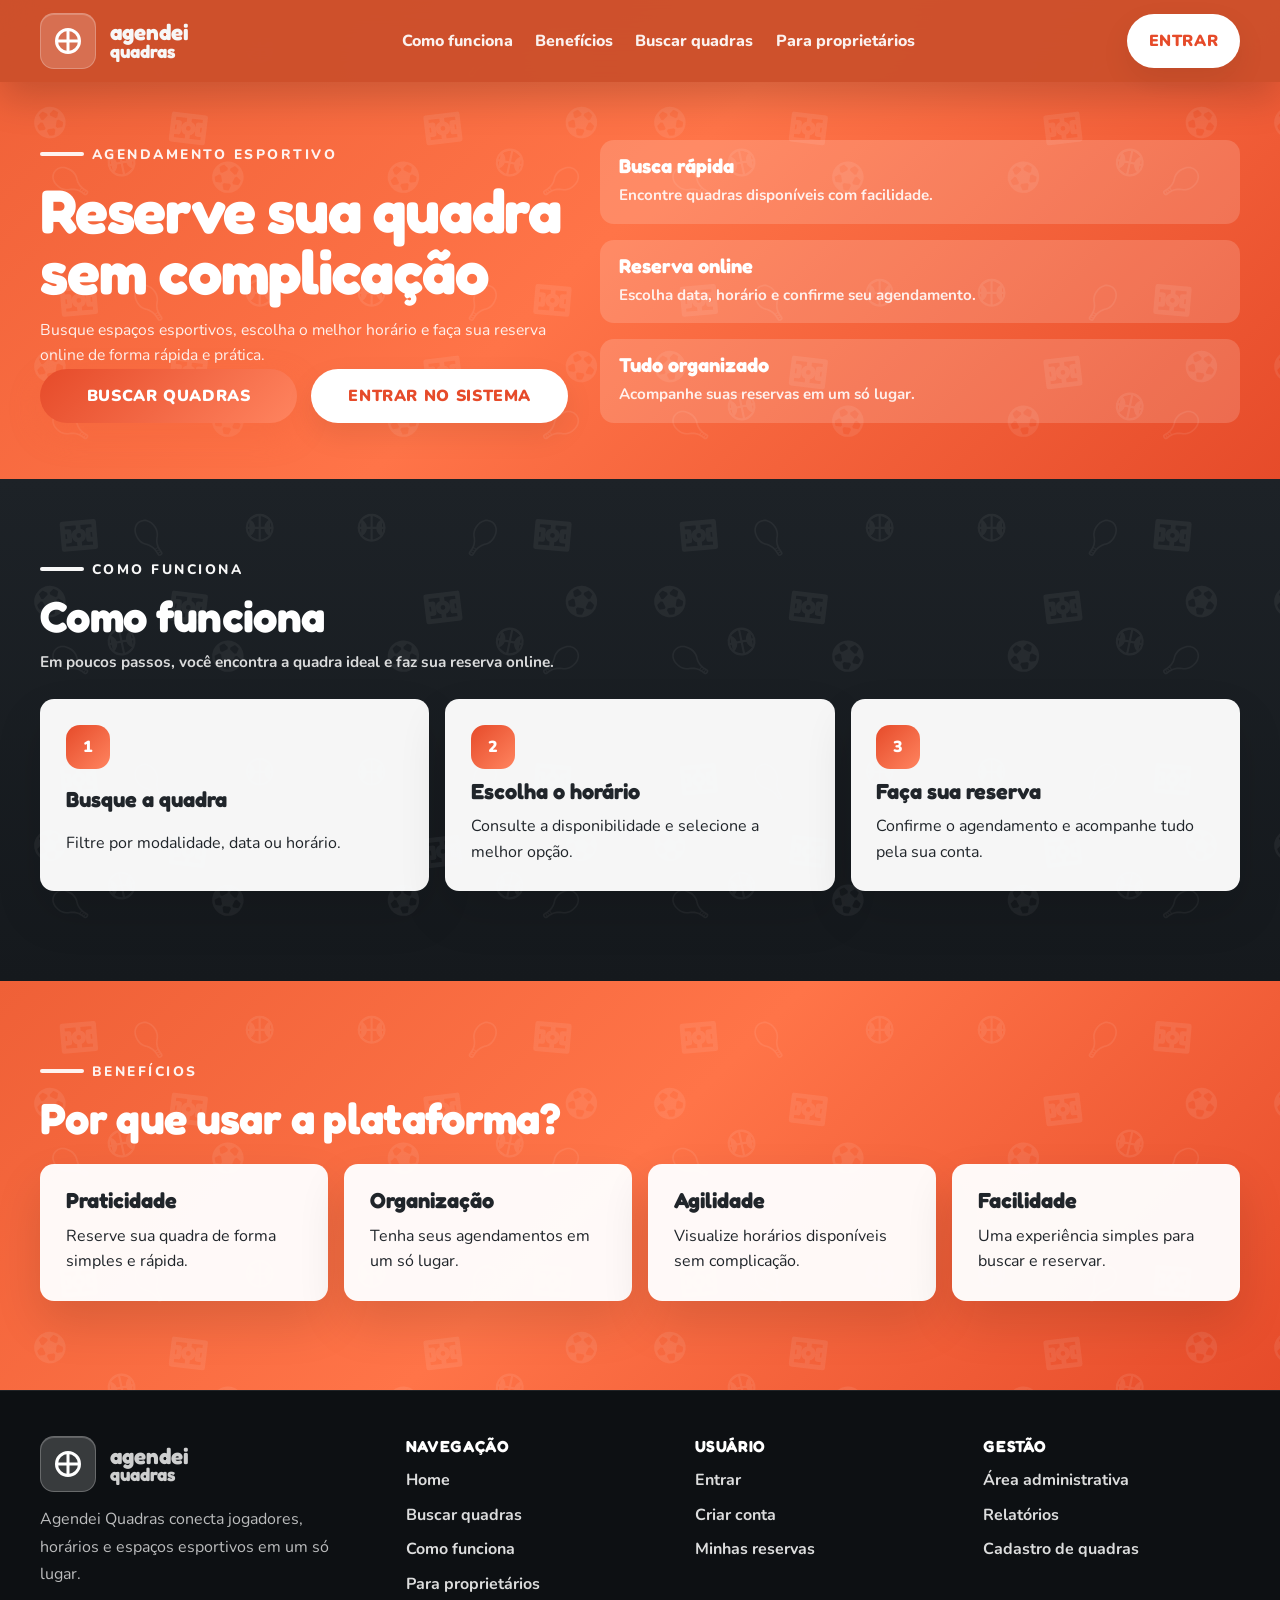
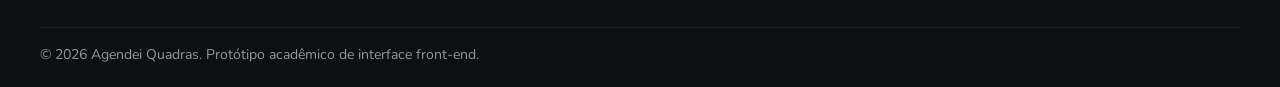
==== commit 049c7a5f: "Refina area administrativa e fluxo do prototipo" ====
--- a/index.html
+++ b/index.html
@@ -169,7 +169,7 @@
           <div class="footer-links-group">
             <strong>Gestão</strong>
             <a href="pages/admin-dashboard.html">Área administrativa</a>
-            <a href="pages/admin-relatorios.html">Relatórios</a>
+            <a href="pages/admin-dashboard.html#relatorios">Relatórios</a>
             <a href="pages/cadastro-proprietario.html">Cadastro de quadras</a>
           </div>
         </div>
--- a/css/style.css
+++ b/css/style.css
@@ -386,6 +386,7 @@
 }
 
 .header-actions {
+  position: relative;
   display: flex;
   align-items: center;
   gap: 0.85rem;
@@ -398,6 +399,114 @@
 .header-link {
   font-weight: 800;
   color: rgba(255, 255, 255, 0.92);
+}
+
+.header-user-button {
+  min-height: 48px;
+  padding: 0.68rem 0.88rem;
+  border-radius: 999px !important;
+  background: rgba(255, 249, 245, 0.98);
+  box-shadow: 0 10px 24px rgba(0, 0, 0, 0.1);
+}
+
+.header-user-chip {
+  display: inline-flex;
+  align-items: center;
+  justify-content: center;
+  gap: 0.34rem;
+  line-height: 1;
+}
+
+.header-user-icon {
+  width: 18px;
+  height: 18px;
+  object-fit: contain;
+  flex: 0 0 18px;
+}
+
+.header-user-name {
+  display: inline-block;
+  max-width: 124px;
+  overflow: hidden;
+  text-overflow: ellipsis;
+  white-space: nowrap;
+  font-size: 0.9rem;
+  font-weight: 800;
+  text-transform: none;
+  color: var(--color-primary-deep);
+}
+
+.header-user-caret {
+  width: 8px;
+  height: 8px;
+  background: transparent;
+  border-right: 3px solid var(--color-primary-deep);
+  border-bottom: 3px solid var(--color-primary-deep);
+  transform: rotate(45deg);
+  margin-top: -4px;
+  transition: transform var(--transition), margin-top var(--transition);
+}
+
+.header-user-button[aria-expanded="true"] .header-user-caret,
+.header-actions.is-profile-open .header-user-caret {
+  transform: rotate(225deg);
+  margin-top: 4px;
+}
+
+.header-user-button:hover,
+.header-user-button:focus-visible {
+  background: rgba(255, 243, 236, 1);
+  box-shadow: 0 14px 28px rgba(230, 75, 42, 0.14);
+}
+
+.header-user-dropdown {
+  position: absolute;
+  top: calc(100% + 0.7rem);
+  right: 0;
+  min-width: 210px;
+  padding: 0.45rem;
+  border-radius: 20px;
+  border: 1px solid rgba(23, 28, 32, 0.08);
+  background: rgba(255, 250, 247, 0.99);
+  box-shadow: 0 20px 42px rgba(23, 28, 32, 0.16);
+  opacity: 0;
+  visibility: hidden;
+  transform: translateY(-8px);
+  pointer-events: none;
+  transition:
+    opacity var(--transition),
+    visibility var(--transition),
+    transform var(--transition);
+}
+
+.header-actions.is-profile-open .header-user-dropdown {
+  opacity: 1;
+  visibility: visible;
+  transform: translateY(0);
+  pointer-events: auto;
+}
+
+.header-user-dropdown-item {
+  display: flex;
+  align-items: center;
+  width: 100%;
+  min-height: 44px;
+  padding: 0.78rem 0.9rem;
+  border-radius: 14px;
+  color: var(--color-text-dark);
+  font-weight: 800;
+  text-align: left;
+  transition:
+    background-color var(--transition),
+    color var(--transition),
+    transform var(--transition);
+}
+
+.header-user-dropdown-item:hover,
+.header-user-dropdown-item:focus-visible {
+  background: rgba(242, 101, 60, 0.12);
+  color: var(--color-primary-deep);
+  transform: translateY(-1px);
 }
 
 .page-hero {
@@ -766,6 +875,10 @@
   margin: 0 auto;
 }
 
+.auth-card-wide {
+  width: min(100%, 980px);
+}
+
 .auth-links {
   display: flex;
   flex-wrap: wrap;
@@ -802,6 +915,10 @@
   gap: 0.5rem;
   font-weight: 800;
   color: var(--color-text-dark);
+}
+
+.toolbar-field {
+  position: relative;
 }
 
 .form-card input,
@@ -818,6 +935,145 @@
   outline: none;
 }
 
+.form-card select,
+.toolbar-field select {
+  appearance: none;
+  -webkit-appearance: none;
+  -moz-appearance: none;
+  padding-right: 2.8rem;
+  font-family: "Nunito", sans-serif;
+  font-size: 1rem;
+  font-weight: 900;
+  color: var(--color-text-dark);
+}
+
+.form-card select.is-customized,
+.toolbar-field select.is-customized {
+  position: absolute;
+  opacity: 0;
+  pointer-events: none;
+  width: 0;
+  height: 0;
+  margin: 0;
+  padding: 0;
+  border: 0;
+}
+
+.toolbar-field:has(select)::after {
+  content: "";
+  position: absolute;
+  right: 0.2rem;
+  bottom: 0.5rem;
+  width: 2.4rem;
+  height: 2.4rem;
+  background: var(--color-primary-deep);
+  -webkit-mask: url("../assets/icons/angle-down-svgrepo-com.svg") center / contain no-repeat;
+  mask: url("../assets/icons/angle-down-svgrepo-com.svg") center / contain no-repeat;
+  pointer-events: none;
+  transition: transform var(--transition);
+}
+
+.toolbar-field:has(select:focus)::after {
+  transform: rotate(180deg);
+}
+
+.toolbar-field:has(select.is-customized)::after {
+  display: none;
+}
+
+.custom-select-shell {
+  position: relative;
+}
+
+.custom-select-trigger {
+  width: 100%;
+  min-height: 54px;
+  padding: 0.95rem 2.8rem 0.95rem 1rem;
+  border-radius: 18px;
+  border: 1px solid rgba(23, 28, 32, 0.12);
+  background: rgba(255, 255, 255, 0.96);
+  color: var(--color-text-dark);
+  font-family: "Nunito", sans-serif;
+  font-size: 1rem;
+  font-weight: 900;
+  text-align: left;
+  cursor: pointer;
+  transition: border-color var(--transition), box-shadow var(--transition);
+}
+
+.custom-select-trigger::after {
+  content: "";
+  position: absolute;
+  right: 0.2rem;
+  bottom: 0.5rem;
+  width: 2.4rem;
+  height: 2.4rem;
+  background: var(--color-primary-deep);
+  -webkit-mask: url("../assets/icons/angle-down-svgrepo-com.svg") center / contain no-repeat;
+  mask: url("../assets/icons/angle-down-svgrepo-com.svg") center / contain no-repeat;
+  pointer-events: none;
+  transition: transform var(--transition);
+}
+
+.custom-select-shell.is-open .custom-select-trigger,
+.custom-select-trigger:focus-visible {
+  border-color: var(--color-primary-deep);
+  box-shadow: 0 0 0 3px rgba(242, 101, 60, 0.12);
+  outline: none;
+}
+
+.custom-select-shell.is-disabled .custom-select-trigger,
+.custom-select-trigger:disabled {
+  cursor: not-allowed;
+  opacity: 0.74;
+}
+
+.custom-select-shell.is-open .custom-select-trigger::after {
+  transform: rotate(180deg);
+}
+
+.custom-select-value {
+  display: block;
+  overflow: hidden;
+  text-overflow: ellipsis;
+  white-space: nowrap;
+}
+
+.custom-select-panel {
+  position: absolute;
+  z-index: 8;
+  left: 0;
+  width: 100%;
+  max-width: min(100vw - 2rem, 100%);
+  padding: 0.45rem;
+  border-radius: 18px;
+  border: 1px solid rgba(23, 28, 32, 0.1);
+  background: rgba(255, 250, 247, 0.98);
+  box-shadow: 0 18px 38px rgba(23, 28, 32, 0.14);
+}
+
+.custom-select-option {
+  width: 100%;
+  min-height: 46px;
+  padding: 0.75rem 0.9rem;
+  border-radius: 14px;
+  color: var(--color-text-dark);
+  font-weight: 800;
+  text-align: left;
+  transition: background-color var(--transition), color var(--transition), transform var(--transition);
+}
+
+.custom-select-option:hover,
+.custom-select-option:focus-visible {
+  background: rgba(242, 101, 60, 0.12);
+  transform: translateY(-1px);
+}
+
+.custom-select-option.is-selected {
+  background: linear-gradient(135deg, var(--color-primary-deep), var(--color-primary-soft));
+  color: var(--color-light);
+}
+
 .form-card input:focus,
 .form-card select:focus,
 .form-card textarea:focus,
@@ -839,6 +1095,7 @@
   min-height: 1.5rem;
   font-weight: 800;
   color: var(--color-primary-deep);
+  white-space: nowrap;
 }
 
 .form-message.is-error {
@@ -849,6 +1106,122 @@
   display: flex;
   flex-wrap: wrap;
   gap: 0.85rem;
+}
+
+.interests-section {
+  display: grid;
+  gap: 0.9rem;
+}
+
+.interests-title {
+  letter-spacing: 0.12em;
+  text-transform: uppercase;
+}
+
+.interest-grid {
+  display: flex;
+  flex-wrap: nowrap;
+  gap: 0.85rem;
+}
+
+.interest-option {
+  position: relative;
+  display: flex;
+  flex: 1 1 0;
+  min-width: 0;
+  cursor: pointer;
+}
+
+.interest-option input {
+  position: absolute;
+  opacity: 0;
+  pointer-events: none;
+}
+
+.interest-card {
+  display: flex;
+  align-items: center;
+  justify-content: center;
+  gap: 0.7rem;
+  width: 100%;
+  min-height: 60px;
+  padding: 0.9rem 1rem;
+  border: 1px solid rgba(242, 101, 60, 0.14);
+  border-radius: 20px;
+  background: linear-gradient(180deg, rgba(255, 248, 244, 0.98) 0%, rgba(255, 240, 233, 0.92) 100%);
+  box-shadow: 0 12px 28px rgba(153, 65, 38, 0.08);
+  transition:
+    transform var(--transition),
+    box-shadow var(--transition),
+    border-color var(--transition),
+    background-color var(--transition),
+    background var(--transition);
+}
+
+.interest-label {
+  font-size: 0.95rem;
+  font-weight: 900;
+  line-height: 1.1;
+  text-align: center;
+  color: var(--color-text-dark);
+}
+
+.interest-indicator {
+  position: relative;
+  flex: 0 0 22px;
+  width: 22px;
+  height: 22px;
+  border: 2px solid rgba(230, 75, 42, 0.35);
+  border-radius: 999px;
+  background: rgba(255, 255, 255, 0.96);
+  box-shadow: inset 0 1px 2px rgba(23, 28, 32, 0.08);
+  transition:
+    border-color var(--transition),
+    background-color var(--transition),
+    transform var(--transition);
+}
+
+.interest-indicator::after {
+  content: "";
+  position: absolute;
+  inset: 4px;
+  border-radius: 999px;
+  background: linear-gradient(135deg, var(--color-primary-deep), var(--color-primary-soft));
+  transform: scale(0);
+  transition: transform var(--transition);
+}
+
+.interest-option:hover .interest-card,
+.interest-option:focus-within .interest-card {
+  transform: translateY(-3px);
+  border-color: rgba(230, 75, 42, 0.32);
+  background: linear-gradient(180deg, rgba(255, 245, 240, 1) 0%, rgba(255, 233, 222, 0.96) 100%);
+  box-shadow: 0 16px 34px rgba(153, 65, 38, 0.12);
+}
+
+.interest-option input:focus-visible + .interest-card {
+  outline: 3px solid rgba(242, 101, 60, 0.22);
+  outline-offset: 3px;
+}
+
+.interest-option input:checked + .interest-card {
+  border-color: rgba(230, 75, 42, 0.9);
+  background: linear-gradient(180deg, rgba(255, 238, 228, 1) 0%, rgba(255, 225, 211, 0.98) 100%);
+  box-shadow: 0 18px 36px rgba(230, 75, 42, 0.16);
+}
+
+.interest-option input:checked + .interest-card .interest-indicator {
+  border-color: var(--color-primary-deep);
+  background: rgba(255, 236, 226, 1);
+  transform: scale(1.04);
+}
+
+.interest-option input:checked + .interest-card .interest-indicator::after {
+  transform: scale(1);
+}
+
+.interest-option input:checked + .interest-card .interest-label {
+  color: var(--color-primary-deep);
 }
 
 .check-item,
@@ -1145,32 +1518,117 @@
 
 .detail-hero {
   display: grid;
-  grid-template-columns: minmax(0, 0.92fr) minmax(340px, 0.88fr);
+  grid-template-columns: minmax(320px, 0.95fr) minmax(0, 1.05fr);
   gap: 1.5rem;
   align-items: start;
-}
-
-.detail-hero > img {
+  min-width: 0;
+}
+
+.detail-media-panel {
+  position: sticky;
+  top: calc(var(--header-height) + 1rem);
+  display: grid;
+  gap: 1rem;
+  padding: 1rem;
+  min-width: 0;
+}
+
+.detail-court-image {
   width: 100%;
-  border-radius: 34px;
-  box-shadow: var(--shadow-soft);
+  height: clamp(280px, 34vw, 430px);
+  object-fit: cover;
+  border-radius: 24px;
+  box-shadow: 0 18px 42px rgba(0, 0, 0, 0.18);
+}
+
+.detail-quick-facts {
+  display: grid;
+  grid-template-columns: repeat(3, minmax(0, 1fr));
+  gap: 0.75rem;
+}
+
+.detail-quick-facts span {
+  display: grid;
+  gap: 0.25rem;
+  min-width: 0;
+  padding: 0.85rem;
+  border-radius: 18px;
+  background: rgba(242, 101, 60, 0.08);
+  color: var(--color-text-dark);
+  font-weight: 900;
+}
+
+.detail-quick-facts strong {
+  color: var(--color-muted-dark);
+  font-size: 0.74rem;
+  letter-spacing: 0.08em;
+  text-transform: uppercase;
 }
 
 .detail-summary {
   display: grid;
-  gap: 1rem;
+  gap: 1.15rem;
+  min-width: 0;
+}
+
+.detail-location {
+  color: var(--color-primary-deep);
+  font-size: 0.78rem;
+  font-weight: 900;
+  letter-spacing: 0.16em;
+}
+
+.detail-title-block {
+  display: grid;
+  gap: 0.35rem;
+}
+
+.detail-summary h1 {
+  color: var(--color-text-dark);
+  font-size: clamp(2rem, 3vw, 3rem);
+  overflow-wrap: anywhere;
 }
 
 .detail-subtitle {
   font-size: 1.1rem;
   color: var(--color-muted-dark);
-}
-
-.detail-grid,
+  font-weight: 800;
+}
+
+.detail-grid {
+  display: grid;
+  grid-template-columns: repeat(3, minmax(0, 1fr));
+  gap: 0.85rem;
+}
+
 .info-grid {
   display: grid;
   grid-template-columns: repeat(2, minmax(0, 1fr));
   gap: 1rem;
+}
+
+.detail-info-card {
+  padding: 1rem;
+  border: 1px solid rgba(23, 28, 32, 0.08);
+  border-radius: 18px;
+  background: rgba(23, 28, 32, 0.04);
+}
+
+.detail-info-card p {
+  color: var(--color-text-dark);
+  font-weight: 900;
+  line-height: 1.35;
+}
+
+.detail-price-card {
+  background: linear-gradient(135deg, var(--color-primary-deep), var(--color-primary-soft));
+  border-color: transparent;
+  box-shadow: 0 14px 30px rgba(242, 101, 60, 0.24);
+}
+
+.detail-price-card .detail-label,
+.detail-price-card p {
+  color: var(--color-light);
 }
 
 .detail-label {
@@ -1184,35 +1642,752 @@
 }
 
 .rating-box {
-  display: inline-grid;
-  gap: 0.2rem;
+  display: flex;
+  flex-wrap: wrap;
+  justify-content: space-between;
+  align-items: center;
+  gap: 0.5rem 1rem;
   padding: 1rem;
   border-radius: 22px;
   background: rgba(242, 101, 60, 0.08);
 }
 
+.rating-box strong {
+  color: var(--color-primary-deep);
+  font-family: "Fredoka", sans-serif;
+  font-size: 1.25rem;
+}
+
+.rating-box span {
+  color: var(--color-muted-dark);
+  font-weight: 800;
+}
+
+.detail-section {
+  display: grid;
+  gap: 0.75rem;
+}
+
+.detail-section h3 {
+  color: var(--color-text-dark);
+  font-size: 1.35rem;
+}
+
+.detail-description {
+  color: #48525a;
+  font-weight: 700;
+}
+
+.detail-tag-row .tag-pill {
+  background: rgba(242, 101, 60, 0.12);
+  border: 1px solid rgba(242, 101, 60, 0.16);
+}
+
 .rules-card {
   padding: 1.2rem;
   border-radius: 22px;
+  background: linear-gradient(135deg, rgba(23, 28, 32, 0.05), rgba(242, 101, 60, 0.08));
+  border: 1px solid rgba(23, 28, 32, 0.06);
+}
+
+.info-list {
+  display: grid;
+  gap: 0.6rem;
+  padding-left: 0;
+  margin: 0;
+  list-style: none;
+}
+
+.info-list li {
+  position: relative;
+  padding-left: 1.45rem;
+  color: #48525a;
+  font-weight: 800;
+}
+
+.info-list li::before {
+  content: "";
+  position: absolute;
+  top: 0.58rem;
+  left: 0;
+  width: 0.48rem;
+  height: 0.48rem;
+  border-radius: 999px;
+  background: var(--color-primary-deep);
+}
+
+.detail-section-heading {
+  display: grid;
+  gap: 0.25rem;
+}
+
+.detail-section-heading p {
+  color: var(--color-muted-dark);
+  font-weight: 800;
+}
+
+.detail-time-grid {
+  display: grid;
+  grid-template-columns: repeat(4, minmax(0, 1fr));
+  gap: 0.65rem;
+}
+
+.detail-time-chip {
+  min-height: 54px;
+  padding: 0.65rem;
+}
+
+.detail-date-field {
+  display: grid;
+  position: relative;
+  gap: 0.5rem;
+}
+
+.detail-booking-grid {
+  display: grid;
+  grid-template-columns: repeat(2, minmax(0, 1fr));
+  gap: 0.85rem;
+}
+
+.detail-booking-full {
+  grid-column: 1 / -1;
+}
+
+.detail-date-field span {
+  color: var(--color-text-dark);
+  font-size: 0.94rem;
+  font-weight: 900;
+}
+
+.detail-date-field input,
+.detail-date-field select {
+  padding: 0.95rem 1rem;
+  border-radius: 18px;
+  border: 1px solid rgba(23, 28, 32, 0.12);
+  background: rgba(255, 255, 255, 0.96);
+  color: var(--color-text-dark);
+  outline: none;
+}
+
+.detail-date-field input:focus,
+.detail-date-field select:focus {
+  border-color: var(--color-primary-deep);
+}
+
+.detail-date-field select {
+  appearance: none;
+  -webkit-appearance: none;
+  -moz-appearance: none;
+  min-height: 54px;
+  padding-right: 2.8rem;
+  font-family: "Nunito", sans-serif;
+  font-size: 1rem;
+  font-variant-numeric: tabular-nums;
+  font-weight: 900;
+  color: var(--color-text-dark);
+}
+
+.detail-date-field:has(select)::after {
+  content: "";
+  position: absolute;
+  right: 1rem;
+  bottom: 1rem;
+  width: 1rem;
+  height: 1rem;
+  background: var(--color-primary-deep);
+  -webkit-mask: url("../assets/icons/angle-down-svgrepo-com.svg") center / contain no-repeat;
+  mask: url("../assets/icons/angle-down-svgrepo-com.svg") center / contain no-repeat;
+  pointer-events: none;
+  transition: transform var(--transition);
+}
+
+.detail-date-field:has(select:focus)::after {
+  transform: rotate(180deg);
+}
+
+.detail-date-field:has(select.is-customized)::after {
+  display: none;
+}
+
+.date-picker-shell {
+  position: relative;
+}
+
+.date-picker-trigger {
+  width: 100%;
+  min-height: 54px;
+  padding: 0.95rem 2.8rem 0.95rem 1rem;
+  border-radius: 18px;
+  border: 1px solid rgba(23, 28, 32, 0.12);
+  background: rgba(255, 255, 255, 0.96);
+  color: var(--color-text-dark);
+  font-family: "Nunito", sans-serif;
+  font-size: 1rem;
+  font-variant-numeric: tabular-nums;
+  font-weight: 900;
+  text-align: left;
+  cursor: pointer;
+  transition: border-color var(--transition), box-shadow var(--transition);
+}
+
+.date-picker-trigger::after {
+  content: "";
+  position: absolute;
+  right: 1rem;
+  top: 50%;
+  width: 1.05rem;
+  height: 1.05rem;
+  background: var(--color-primary-deep);
+  -webkit-mask: url("../assets/icons/calendar-days-svgrepo-com.svg") center / contain no-repeat;
+  mask: url("../assets/icons/calendar-days-svgrepo-com.svg") center / contain no-repeat;
+  transform: translateY(-50%);
+  pointer-events: none;
+}
+
+.date-picker-shell.is-open .date-picker-trigger,
+.date-picker-trigger:focus-visible {
+  border-color: var(--color-primary-deep);
+  box-shadow: 0 0 0 3px rgba(242, 101, 60, 0.12);
+  outline: none;
+}
+
+.date-picker-panel {
+  position: absolute;
+  z-index: 8;
+  left: 0;
+  width: min(calc(100vw - 2rem), 220px);
+  max-width: calc(100vw - 2rem);
+  padding: 0.5rem;
+  border-radius: 14px;
+  border: 1px solid rgba(23, 28, 32, 0.1);
+  background: rgba(255, 250, 247, 0.98);
+  box-shadow: 0 22px 48px rgba(23, 28, 32, 0.16);
+}
+
+.date-picker-shell.opens-up .date-picker-panel {
+  top: auto;
+  bottom: calc(100% + 0.55rem);
+}
+
+.date-picker-header {
+  display: grid;
+  grid-template-columns: 28px 1fr 28px;
+  align-items: center;
+  gap: 0.2rem;
+  margin-bottom: 0.42rem;
+}
+
+.date-picker-title {
+  color: var(--color-text-dark);
+  font-size: 0.76rem;
+  font-weight: 900;
+  text-align: center;
+  text-transform: capitalize;
+}
+
+.date-picker-nav {
+  display: inline-flex;
+  align-items: center;
+  justify-content: center;
+  width: 28px;
+  height: 28px;
+  padding: 0;
+  line-height: 1;
+  border-radius: 8px;
+  background: rgba(242, 101, 60, 0.08);
+  color: var(--color-primary-deep);
+  font-size: 1.5rem;
+  font-weight: 600;
+  vertical-align: middle;
+}
+
+.date-picker-nav:disabled {
+  cursor: not-allowed;
+  opacity: 0.38;
+}
+
+.date-picker-weekdays,
+.date-picker-days {
+  display: grid;
+  grid-template-columns: repeat(7, minmax(0, 1fr));
+  gap: 0.14rem;
+}
+
+.date-picker-weekdays {
+  margin-bottom: 0.24rem;
+}
+
+.date-picker-weekdays span {
+  color: var(--color-muted-dark);
+  font-size: 0.58rem;
+  font-weight: 900;
+  text-align: center;
+}
+
+.date-picker-day,
+.date-picker-day.is-empty {
+  min-height: 20px;
+  border-radius: 6px;
+}
+
+.date-picker-day {
+  background: rgba(23, 28, 32, 0.04);
+  color: var(--color-text-dark);
+  font-variant-numeric: tabular-nums;
+  font-size: 0.68rem;
+  font-weight: 900;
+  transition: background-color var(--transition), color var(--transition), transform var(--transition);
+}
+
+.date-picker-day:hover,
+.date-picker-day:focus-visible {
+  transform: translateY(-1px);
+  background: rgba(242, 101, 60, 0.12);
+}
+
+.date-picker-day.is-today {
+  box-shadow: inset 0 0 0 1px rgba(242, 101, 60, 0.35);
+}
+
+.date-picker-day.is-selected {
+  background: linear-gradient(135deg, var(--color-primary-deep), var(--color-primary-soft));
+  color: var(--color-light);
+}
+
+.date-picker-day:disabled {
+  cursor: not-allowed;
+  opacity: 0.3;
+  transform: none;
+}
+
+.date-picker-day.is-empty {
+  background: transparent;
+}
+
+@media (max-width: 640px) {
+  .date-picker-panel {
+    width: min(calc(100vw - 1.5rem), 210px);
+    max-width: calc(100vw - 1.5rem);
+    padding: 0.46rem;
+  }
+}
+
+.time-picker-shell {
+  position: relative;
+}
+
+.time-picker-trigger {
+  width: 100%;
+  min-height: 54px;
+  padding: 0.95rem 2.8rem 0.95rem 1rem;
+  border-radius: 18px;
+  border: 1px solid rgba(23, 28, 32, 0.12);
+  background: rgba(255, 255, 255, 0.96);
+  color: var(--color-text-dark);
+  font-family: "Nunito", sans-serif;
+  font-size: 1rem;
+  font-variant-numeric: tabular-nums;
+  font-weight: 900;
+  text-align: center;
+  cursor: pointer;
+  transition: border-color var(--transition), box-shadow var(--transition);
+}
+
+.time-picker-trigger::after {
+  content: "";
+  position: absolute;
+  right: 1rem;
+  top: 50%;
+  width: 0.75rem;
+  height: 0.45rem;
+  border-left: 2px solid var(--color-primary-deep);
+  border-bottom: 2px solid var(--color-primary-deep);
+  transform: translateY(-65%) rotate(-45deg);
+  pointer-events: none;
+}
+
+.time-picker-shell.is-open .time-picker-trigger,
+.time-picker-trigger:focus-visible {
+  border-color: var(--color-primary-deep);
+  box-shadow: 0 0 0 3px rgba(242, 101, 60, 0.12);
+  outline: none;
+}
+
+.time-picker-shell.is-disabled .time-picker-trigger,
+.time-picker-trigger:disabled {
+  cursor: not-allowed;
+  opacity: 0.7;
+}
+
+.time-picker-value {
+  display: block;
+  overflow: hidden;
+  text-overflow: ellipsis;
+  white-space: nowrap;
+}
+
+.time-picker-panel {
+  position: absolute;
+  z-index: 8;
+  top: calc(100% + 0.55rem);
+  left: 0;
+  width: min(100vw - 2rem, 340px);
+  padding: 1rem;
+  border-radius: 22px;
+  border: 1px solid rgba(23, 28, 32, 0.1);
+  background: rgba(255, 255, 255, 0.98);
+  box-shadow: 0 22px 48px rgba(23, 28, 32, 0.16);
+}
+
+.time-picker-columns {
+  display: grid;
+  grid-template-columns: repeat(2, minmax(0, 1fr));
+  gap: 0.85rem;
+}
+
+.time-picker-panel-single {
+  width: min(100vw - 2rem, 220px);
+}
+
+.time-picker-column {
+  display: grid;
+  align-content: start;
+  gap: 0.65rem;
+}
+
+.time-picker-column + .time-picker-column {
+  position: relative;
+}
+
+.time-picker-column + .time-picker-column::before {
+  content: "";
+  position: absolute;
+  left: -0.5rem;
+  top: 0.1rem;
+  bottom: 0.1rem;
+  width: 1px;
+  background: #e64b2a;
+}
+
+.time-picker-label {
+  color: var(--color-muted-dark);
+  font-size: 0.8rem;
+  font-weight: 900;
+  text-transform: uppercase;
+}
+
+.time-picker-grid {
+  display: grid;
+  grid-template-columns: repeat(3, minmax(0, 1fr));
+  gap: 0.45rem;
+  max-height: calc((50px * 3) + (0.45rem * 2));
+  overflow-y: auto;
+  padding-right: 0.3rem;
+  scrollbar-gutter: stable;
+  scrollbar-color: var(--color-primary-soft) rgba(242, 101, 60, 0.12);
+  scrollbar-width: thin;
+}
+
+.time-picker-grid::-webkit-scrollbar {
+  width: 0.55rem;
+}
+
+.time-picker-grid::-webkit-scrollbar-track {
+  border-radius: 999px;
+  background: rgba(242, 101, 60, 0.12);
+}
+
+.time-picker-grid::-webkit-scrollbar-thumb {
+  border-radius: 999px;
+  background: linear-gradient(180deg, var(--color-primary-deep), var(--color-primary-soft));
+}
+
+.time-picker-grid::-webkit-scrollbar-thumb:hover {
+  background: linear-gradient(180deg, var(--color-primary-soft), var(--color-primary-deep));
+}
+
+.time-picker-grid-minutes {
+  grid-template-columns: repeat(3, minmax(0, 1fr));
+}
+
+.time-picker-grid-single {
+  grid-template-columns: 1fr;
+}
+
+.time-picker-placeholder {
+  display: grid;
+  place-items: center;
+  min-height: 120px;
+  padding: 0.85rem;
+  border-radius: 14px;
   background: rgba(23, 28, 32, 0.05);
-}
-
-.info-list {
-  display: grid;
-  gap: 0.6rem;
-  padding-left: 1.1rem;
-  margin: 0;
+  color: var(--color-muted-dark);
+  font-size: 0.88rem;
+  font-weight: 800;
+  text-align: center;
+}
+
+.time-picker-chip {
+  height: 50px;
+  min-height: 50px;
+  padding: 0.55rem 0.4rem;
+  border-radius: 14px;
+  background: rgba(242, 101, 60, 0.08);
+  color: var(--color-primary-deep);
+  font-variant-numeric: tabular-nums;
+  font-weight: 900;
+  transition: background-color var(--transition), color var(--transition), transform var(--transition);
+}
+
+.time-picker-chip:hover,
+.time-picker-chip:focus-visible {
+  transform: translateY(-1px);
+}
+
+.time-picker-chip.is-selected {
+  background: linear-gradient(135deg, var(--color-primary-deep), var(--color-primary-soft));
+  color: var(--color-light);
+}
+
+.time-picker-chip:disabled {
+  cursor: not-allowed;
+  opacity: 0.38;
+  transform: none;
+}
+
+.detail-time-feedback,
+.detail-inline-message {
+  padding: 0.85rem 1rem;
+  border-radius: 18px;
+  background: rgba(23, 28, 32, 0.06);
+  color: var(--color-muted-dark);
+  font-size: 0.92rem;
+  font-weight: 800;
+}
+
+.detail-inline-message {
+  background: rgba(242, 101, 60, 0.1);
+  color: var(--color-primary-deep);
+}
+
+.booking-note {
+  padding: 0.85rem 1rem;
+  border-radius: 18px;
+  background: rgba(23, 28, 32, 0.06);
+  color: var(--color-muted-dark);
+  font-size: 0.92rem;
+  font-weight: 900;
+}
+
+.detail-actions {
+  margin-top: 0.15rem;
+}
+
+.detail-actions > * {
+  flex: 1 1 210px;
+}
+
+.detail-actions .button.is-disabled,
+.detail-actions .button:disabled {
+  opacity: 0.6;
+  cursor: not-allowed;
+  transform: none;
+  box-shadow: none;
+}
+
+.booking-selection-grid {
+  margin-top: 1rem;
+}
+
+.shared-modal-actions .modal-keep-button {
+  background: rgba(23, 28, 32, 0.07);
+  color: var(--color-text-dark);
+  box-shadow: none;
 }
 
 .booking-layout {
   display: grid;
-  grid-template-columns: minmax(0, 0.94fr) minmax(320px, 0.76fr);
+  grid-template-columns: minmax(0, 1.2fr) minmax(300px, 0.72fr);
   gap: 1.5rem;
   align-items: start;
 }
 
+.booking-main-column {
+  display: grid;
+  gap: 1.25rem;
+  min-width: 0;
+}
+
+.booking-step-card {
+  display: grid;
+  gap: 1.15rem;
+}
+
+.booking-court-summary-section {
+  gap: 0.8rem;
+  padding: 1.2rem;
+}
+
+.booking-step-heading {
+  display: grid;
+  gap: 0.4rem;
+}
+
+.booking-step-heading h2,
+.booking-step-heading h3 {
+  color: var(--color-text-dark);
+}
+
+.booking-step-heading p {
+  color: var(--color-muted-dark);
+  font-weight: 800;
+}
+
+.booking-court-summary-section .booking-step-heading {
+  gap: 0.25rem;
+}
+
+.booking-court-summary-section .eyebrow {
+  margin-bottom: 0.35rem;
+}
+
+.booking-court-summary-section .booking-step-heading h2 {
+  font-size: clamp(1.35rem, 1.8vw, 1.75rem);
+}
+
+.booking-court-summary-section .booking-step-heading p {
+  line-height: 1.35;
+}
+
+.booking-step-heading-compact {
+  gap: 0.3rem;
+}
+
 .booking-court-card {
+  display: grid;
+  grid-template-columns: minmax(180px, 260px) minmax(0, 1fr);
+  gap: 0.95rem;
+  align-items: start;
   overflow: hidden;
+  padding: 0.85rem;
+  border-radius: 22px;
+  background: linear-gradient(135deg, rgba(255, 246, 239, 0.98), rgba(255, 255, 255, 0.98));
+}
+
+.booking-court-card .card-cover {
+  display: block;
+  width: 100%;
+  height: 168px;
+  margin: 0;
+  border-radius: 14px;
+  background: rgba(255, 255, 255, 0.74);
+  object-fit: contain;
+  object-position: center;
+}
+
+.booking-court-card .card-body {
+  display: grid;
+  align-content: start;
+  gap: 0.55rem;
+  min-width: 0;
+  padding: 0.15rem 0.15rem 0.15rem 0;
+}
+
+.booking-court-card .card-body h3 {
+  font-size: clamp(1.3rem, 1.8vw, 1.65rem);
+}
+
+.booking-court-meta {
+  display: flex;
+  flex-wrap: wrap;
+  gap: 0.55rem 0.9rem;
+  align-items: center;
+}
+
+.booking-court-meta p {
+  color: var(--color-muted-dark);
+  font-weight: 900;
+}
+
+.booking-price-badge {
+  display: inline-flex;
+  align-items: center;
+  justify-content: center;
+  min-height: 38px;
+  width: max-content;
+  max-width: 100%;
+  padding: 0.55rem 0.85rem;
+  border-radius: 999px;
+  background: linear-gradient(135deg, var(--color-primary-deep), var(--color-primary-soft));
+  color: var(--color-light);
+  font-family: "Fredoka", sans-serif;
+  font-size: 0.96rem;
+  box-shadow: 0 14px 28px rgba(242, 101, 60, 0.22);
+}
+
+.booking-court-card .tag-row {
+  gap: 0.4rem;
+}
+
+.booking-court-card .tag-pill {
+  padding: 0.42rem 0.62rem;
+  font-size: 0.8rem;
+}
+
+.booking-court-note {
+  grid-column: 1 / -1;
+  color: var(--color-muted-dark);
+  font-weight: 800;
+  line-height: 1.4;
+}
+
+.booking-form-grid {
+  gap: 1rem;
+}
+
+.booking-form-grid textarea[name="observacoes"] {
+  width: 100%;
+  height: 80px;
+  min-height: 80px;
+  max-height: 80px;
+  resize: none;
+}
+
+.booking-form-message {
+  margin: 0;
+}
+
+.booking-form-actions {
+  justify-content: space-between;
+}
+
+.booking-form-actions .button {
+  flex: 1 1 220px;
+}
+
+.booking-form-actions .button.is-disabled,
+.booking-form-actions .button:disabled {
+  opacity: 0.6;
+  cursor: not-allowed;
+  transform: none;
+  box-shadow: none;
+}
+
+.booking-summary-card {
+  gap: 1.25rem;
+}
+
+.booking-summary-card h3 {
+  color: var(--color-text-dark);
+}
+
+.booking-summary-note {
+  padding: 0.9rem 1rem;
+  border-radius: 18px;
+  background: rgba(242, 101, 60, 0.08);
+  color: var(--color-muted-dark);
+  font-size: 0.92rem;
+  font-weight: 800;
 }
 
 .time-grid {
@@ -1274,40 +2449,444 @@
 }
 
 .recap-item {
+  display: grid;
+  gap: 0.28rem;
+  padding: 0.95rem 1rem;
+  border-radius: 18px;
+  background: rgba(23, 28, 32, 0.05);
+  border: 1px solid rgba(23, 28, 32, 0.06);
+}
+
+.recap-item span {
+  color: var(--color-muted-dark);
+  font-size: 0.77rem;
+  font-weight: 900;
+  letter-spacing: 0.08em;
+  text-transform: uppercase;
+}
+
+.recap-item strong {
+  color: var(--color-text-dark);
+  font-size: 1rem;
+  font-weight: 900;
+  line-height: 1.3;
+}
+
+.recap-item.is-highlight {
+  background: linear-gradient(135deg, var(--color-primary-deep), var(--color-primary-soft));
+  border-color: transparent;
+  box-shadow: 0 18px 32px rgba(242, 101, 60, 0.22);
+}
+
+.recap-item.is-highlight span,
+.recap-item.is-highlight strong {
+  color: var(--color-light);
+}
+
+body[data-page="reservas"] .page-hero-simple {
+  padding-bottom: 3.2rem;
+}
+
+body[data-page="reservas"] .page-title-row {
+  align-items: center;
+}
+
+body[data-page="reservas"] .page-title-row .button {
+  box-shadow: 0 14px 32px rgba(136, 39, 20, 0.2);
+}
+
+.minhas-reservas-section {
+  padding: 2.9rem 0 4.7rem;
+}
+
+.reservations-panel {
+  display: grid;
+  gap: 1rem;
+}
+
+.reservation-tabs-card {
+  display: grid;
+  grid-template-columns: minmax(190px, 0.44fr) minmax(0, 1fr);
+  gap: 1rem;
+  align-items: center;
+  padding: 1rem;
+  border-radius: 22px;
+  background: rgba(255, 255, 255, 0.08);
+  border: 1px solid rgba(255, 255, 255, 0.13);
+  box-shadow: 0 18px 42px rgba(0, 0, 0, 0.1);
+}
+
+.reservation-tabs-header h2,
+.reservation-tabs-header p {
+  color: var(--color-light);
+}
+
+.reservation-tabs-header h2 {
+  margin: 0;
+  font-size: clamp(1.25rem, 2vw, 1.65rem);
+  line-height: 1.05;
+}
+
+.reservation-tabs-header p {
+  margin-top: 0.35rem;
+  color: rgba(255, 255, 255, 0.66);
+  font-size: 0.9rem;
+  font-weight: 700;
+}
+
+.reservation-tabs {
+  display: flex;
+  justify-content: flex-end;
+  gap: 0.5rem;
+  overflow-x: auto;
+  padding: 0.1rem 0 0.2rem;
+  scrollbar-width: thin;
+}
+
+.reservation-tab {
+  flex: 0 0 auto;
+  display: inline-flex;
+  align-items: center;
+  justify-content: center;
+  gap: 0.4rem;
+  min-height: 38px;
+  padding: 0.55rem 0.78rem;
+  border-radius: 999px;
+  background: rgba(255, 255, 255, 0.13);
+  color: rgba(255, 255, 255, 0.86);
+  font-size: 0.86rem;
+  font-weight: 900;
+  white-space: nowrap;
+  transition:
+    background-color var(--transition),
+    color var(--transition),
+    transform var(--transition),
+    box-shadow var(--transition);
+}
+
+.reservation-tab span {
+  display: inline-grid;
+  place-items: center;
+  min-width: 22px;
+  height: 22px;
+  padding: 0 0.4rem;
+  border-radius: 999px;
+  background: rgba(255, 255, 255, 0.15);
+  color: inherit;
+  font-size: 0.76rem;
+}
+
+.reservation-tab.is-active,
+.reservation-tab:hover,
+.reservation-tab:focus-visible {
+  background: linear-gradient(135deg, var(--color-primary-deep), var(--color-primary-soft));
+  color: var(--color-light);
+  box-shadow: 0 12px 26px rgba(242, 101, 60, 0.22);
+  transform: translateY(-1px);
+}
+
+.reservation-tab.is-active span,
+.reservation-tab:hover span,
+.reservation-tab:focus-visible span {
+  background: rgba(255, 255, 255, 0.22);
+}
+
+.reservation-grid {
+  display: grid;
+  grid-template-columns: repeat(2, minmax(0, 1fr));
+  gap: 0.9rem;
+  align-items: start;
+}
+
+.reservation-card {
+  position: relative;
+  display: grid;
+  gap: 0.75rem;
+  min-height: 244px;
+  padding: 1.05rem 1.05rem 1rem 1.2rem;
+  overflow: hidden;
+  border: 1px solid rgba(255, 255, 255, 0.4);
+  background: linear-gradient(145deg, rgba(255, 255, 255, 0.98), rgba(255, 250, 246, 0.96));
+  box-shadow: 0 18px 42px rgba(3, 8, 12, 0.16);
+}
+
+.reservation-card::before {
+  content: "";
+  position: absolute;
+  inset: 0 auto 0 0;
+  width: 4px;
+  background: var(--color-primary-deep);
+}
+
+.reservation-card-canceladas::before {
+  background: #db5260;
+}
+
+.reservation-card-concluidas::before {
+  background: #24a765;
+}
+
+.reservation-head {
+  display: grid;
+  grid-template-columns: minmax(0, 1fr) auto;
+  gap: 0.75rem;
+  align-items: start;
+}
+
+.reservation-head h3 {
+  margin: 0;
+  font-size: clamp(1.08rem, 1.8vw, 1.28rem);
+  line-height: 1.12;
+}
+
+.reservation-head p {
+  margin-top: 0.25rem;
+  color: var(--color-muted-dark);
+  font-size: 0.9rem;
+  font-weight: 800;
+}
+
+.reservation-info-grid {
+  display: flex;
+  flex-wrap: wrap;
+  gap: 0.45rem;
+}
+
+.reservation-info-chip {
+  position: relative;
+  display: inline-flex;
+  align-items: center;
+  gap: 0.34rem;
+  cursor: pointer;
+  min-height: 32px;
+  padding: 0.4rem 0.6rem;
+  border-radius: 999px;
+  background: rgba(23, 28, 32, 0.055);
+  color: var(--color-text-dark);
+  font-size: 0.86rem;
+  font-weight: 900;
+  line-height: 1;
+  transition: transform var(--transition), background-color var(--transition), box-shadow var(--transition);
+}
+
+.reservation-info-chip:hover,
+.reservation-info-chip:focus-visible {
+  background: rgba(23, 28, 32, 0.09);
+  box-shadow: 0 10px 20px rgba(23, 28, 32, 0.08);
+  transform: scale(1.035);
+}
+
+.reservation-info-chip::after {
+  content: attr(data-tooltip);
+  position: absolute;
+  left: 50%;
+  bottom: calc(100% + 0.55rem);
+  transform: translateX(-50%) translateY(4px);
+  padding: 0.38rem 0.52rem;
+  border-radius: 10px;
+  background: rgba(23, 28, 32, 0.94);
+  color: var(--color-light);
+  font-size: 0.72rem;
+  font-weight: 800;
+  line-height: 1;
+  white-space: nowrap;
+  box-shadow: 0 12px 22px rgba(0, 0, 0, 0.18);
+  opacity: 0;
+  visibility: hidden;
+  pointer-events: none;
+  transition: opacity var(--transition), transform var(--transition), visibility var(--transition);
+  z-index: 2;
+}
+
+.reservation-info-chip:hover::after,
+.reservation-info-chip:focus-visible::after {
+  opacity: 1;
+  visibility: visible;
+  transform: translateX(-50%) translateY(0);
+}
+
+.reservation-info-chip span {
+  font-size: 0.92rem;
+}
+
+.reservation-info-icon {
+  --reservation-info-icon-size: 1rem;
+  --reservation-info-icon-offset-y: 0;
+  display: inline-grid;
+  place-items: center;
+  width: 1.08rem;
+  height: 1.08rem;
+  flex: 0 0 auto;
+  line-height: 0;
+}
+
+.reservation-info-icon::before {
+  content: "";
+  display: block;
+  width: var(--reservation-info-icon-size);
+  height: var(--reservation-info-icon-size);
+  background: var(--color-primary-deep);
+  transform: translateY(var(--reservation-info-icon-offset-y));
+}
+
+.reservation-info-icon-calendar::before {
+  -webkit-mask: url("../assets/icons/calendar-days-svgrepo-com.svg") center / contain no-repeat;
+  mask: url("../assets/icons/calendar-days-svgrepo-com.svg") center / contain no-repeat;
+}
+
+.reservation-info-icon-calendar {
+  --reservation-info-icon-offset-y: -0.04rem;
+}
+
+.reservation-info-icon-clock::before {
+  -webkit-mask: url("../assets/icons/clock-two-svgrepo-com.svg") center / contain no-repeat;
+  mask: url("../assets/icons/clock-two-svgrepo-com.svg") center / contain no-repeat;
+}
+
+.reservation-info-icon-clock {
+  --reservation-info-icon-offset-y: -0.04rem;
+}
+
+.reservation-info-icon-timer {
+  --reservation-info-icon-offset-y: -0.04rem;
+}
+
+.reservation-info-icon-timer::before {
+  -webkit-mask: url("../assets/icons/timer-svgrepo-com.svg") center / contain no-repeat;
+  mask: url("../assets/icons/timer-svgrepo-com.svg") center / contain no-repeat;
+}
+
+.reservation-info-icon-money {
+  --reservation-info-icon-offset-y: -0.04rem;
+}
+
+.reservation-info-icon-money::before {
+  -webkit-mask: url("../assets/icons/money-bag-svgrepo-com.svg") center / contain no-repeat;
+  mask: url("../assets/icons/money-bag-svgrepo-com.svg") center / contain no-repeat;
+}
+
+.reservation-client {
+  margin: 0;
+  color: var(--color-muted-dark);
+  font-size: 0.9rem;
+  font-weight: 700;
+  line-height: 1.35;
+}
+
+.reservation-client strong {
+  color: var(--color-text-dark);
+}
+
+.reservation-status-note {
+  width: fit-content;
+  padding: 0.28rem 0.55rem;
+  border-radius: 999px;
+  background: rgba(23, 28, 32, 0.055);
+  color: var(--color-muted-dark);
+  font-size: 0.72rem;
+  font-weight: 900;
+  letter-spacing: 0.05em;
+  text-transform: uppercase;
+}
+
+.reservation-actions {
+  display: flex;
+  flex-wrap: wrap;
+  gap: 0.48rem;
+  align-items: center;
+  align-self: end;
+  padding-top: 0.15rem;
+}
+
+.reservation-action {
+  min-height: 36px;
+  padding: 0.54rem 0.78rem;
+  font-size: 0.74rem;
+  letter-spacing: 0.035em;
+  box-shadow: none;
+}
+
+.reservation-action.btn-primary {
+  box-shadow: 0 10px 20px rgba(242, 101, 60, 0.18);
+}
+
+.reservation-action.btn-secondary {
+  border: 1px solid rgba(230, 75, 42, 0.18);
+  background: #ffffff;
+}
+
+.reservation-action-cancel {
+  border: 1px solid transparent;
+  background: linear-gradient(135deg, var(--color-primary-deep), var(--color-primary-soft));
+  color: var(--color-light);
+  box-shadow: 0 10px 20px rgba(242, 101, 60, 0.18);
+}
+
+.reservation-action-cancel:hover,
+.reservation-action-cancel:focus-visible {
+  background: linear-gradient(135deg, var(--color-primary-deep), var(--color-primary));
+  color: var(--color-light);
+}
+
+.reservation-action[disabled],
+.button[disabled] {
+  cursor: not-allowed;
+  opacity: 0.62;
+  transform: none;
+}
+
+.reservation-empty-state {
+  grid-column: 1 / -1;
+  max-width: 560px;
+  margin: 0 auto;
+  padding: 1.45rem;
+  text-align: center;
+}
+
+.reservation-empty-state h3 {
+  margin: 0;
+}
+
+.reservation-empty-state p {
+  margin-top: 0.45rem;
+  color: var(--color-muted-dark);
+  font-weight: 700;
+}
+
+.reservation-empty-state .inline-actions {
+  justify-content: center;
+  margin-top: 1rem;
+}
+
+.reservation-cancel-summary {
+  display: grid;
+  gap: 0.55rem;
+  margin-top: 1rem;
+}
+
+.reservation-cancel-summary div {
   display: flex;
   justify-content: space-between;
-  gap: 0.75rem;
-  align-items: center;
-  padding-bottom: 0.85rem;
-  border-bottom: 1px solid rgba(23, 28, 32, 0.1);
-}
-
-.recap-item span {
+  gap: 1rem;
+  padding: 0.75rem 0.85rem;
+  border-radius: 16px;
+  background: rgba(242, 101, 60, 0.08);
+}
+
+.reservation-cancel-summary span {
   color: var(--color-muted-dark);
-}
-
-.reservation-grid {
-  display: grid;
-  gap: 1rem;
-}
-
-.reservation-card {
-  display: grid;
-  gap: 1rem;
-}
-
-.reservation-head {
-  display: flex;
-  flex-wrap: wrap;
-  justify-content: space-between;
-  gap: 1rem;
-  align-items: center;
-}
-
-.reservation-meta {
-  display: flex;
-  flex-wrap: wrap;
-  gap: 1rem 1.5rem;
+  font-size: 0.74rem;
+  font-weight: 900;
+  letter-spacing: 0.07em;
+  text-transform: uppercase;
+}
+
+.reservation-cancel-summary strong {
+  color: var(--color-text-dark);
+  font-size: 0.92rem;
+  line-height: 1.3;
+  text-align: right;
+  overflow-wrap: anywhere;
 }
 
 .status-pill {
@@ -1320,8 +2899,13 @@
   font-weight: 900;
 }
 
-.status-confirmada,
-.status-disponivel {
+.status-confirmada {
+  background: rgba(242, 101, 60, 0.14);
+  color: var(--color-primary-deep);
+}
+
+.status-disponivel,
+.status-concluida {
   background: rgba(39, 199, 111, 0.14);
   color: #0f8a4a;
 }
@@ -1332,10 +2916,27 @@
   color: #a6341c;
 }
 
-.status-concluida,
 .status-bloqueado {
-  background: rgba(23, 28, 32, 0.12);
-  color: #4b545b;
+  background: rgba(71, 88, 105, 0.14);
+  color: #425160;
+}
+
+body[data-page="reservas"] .reservation-tabs-card {
+  border-radius: 22px;
+}
+
+body[data-page="reservas"] .reservation-card {
+  border-radius: 22px;
+}
+
+body[data-page="reservas"] .reservation-card .status-pill {
+  min-height: 30px;
+  padding: 0.34rem 0.62rem;
+  border-radius: 999px;
+  font-size: 0.72rem;
+  letter-spacing: 0.04em;
+  text-transform: uppercase;
+  white-space: nowrap;
 }
 
 .admin-grid {
@@ -1674,7 +3275,8 @@
   }
 
   .header-actions {
-    display: none;
+    display: flex;
+    justify-self: end;
   }
 
   .main-nav {
@@ -1740,6 +3342,18 @@
     grid-template-columns: repeat(3, minmax(0, 1fr));
   }
 
+  .reservation-grid {
+    grid-template-columns: repeat(2, minmax(0, 1fr));
+  }
+
+  .reservation-tabs-card {
+    grid-template-columns: 1fr;
+  }
+
+  .reservation-tabs {
+    justify-content: flex-start;
+  }
+
   .toolbar-grid {
     grid-template-columns: repeat(2, minmax(0, 1fr));
   }
@@ -1751,6 +3365,22 @@
 
   .court-card {
     grid-template-columns: 1fr;
+  }
+
+  .detail-media-panel {
+    position: static;
+  }
+
+  .booking-court-card {
+    grid-template-columns: 1fr;
+  }
+
+  .booking-court-card .card-cover {
+    height: 190px;
+  }
+
+  .detail-court-image {
+    height: clamp(240px, 50vw, 360px);
   }
 
   .recap-card {
@@ -1773,22 +3403,50 @@
   .home-benefits-grid,
   .owner-advantages-grid,
   .stats-grid,
+  .reservation-grid,
   .toolbar-grid,
   .toolbar-grid.compact,
   .detail-grid,
+  .detail-booking-grid,
   .info-grid,
   .form-grid,
   .access-options {
     grid-template-columns: 1fr;
   }
 
+  .reservation-tabs-header {
+    display: grid;
+    align-items: start;
+  }
+
+  .minhas-reservas-section {
+    padding-top: 2.25rem;
+  }
+
   .filter-actions {
     grid-template-columns: 1fr;
   }
 
+  .detail-time-grid {
+    grid-template-columns: repeat(3, minmax(0, 1fr));
+  }
+
   .time-grid {
     grid-template-columns: repeat(3, minmax(0, 1fr));
   }
+
+  .auth-card-wide {
+    width: min(100%, 760px);
+  }
+
+  .interest-grid {
+    flex-wrap: wrap;
+  }
+
+  .interest-option {
+    flex: 1 1 calc(50% - 0.5rem);
+  }
+
 }
 
 @media (max-width: 640px) {
@@ -1829,7 +3487,38 @@
     align-items: stretch;
   }
 
+  .reservation-tabs-card {
+    margin-inline: -0.25rem;
+    padding: 1rem;
+  }
+
+  .reservation-actions {
+    display: grid;
+    grid-template-columns: 1fr;
+  }
+
+  .reservation-action {
+    width: 100%;
+  }
+
   .time-grid {
+    grid-template-columns: repeat(2, minmax(0, 1fr));
+  }
+
+  .booking-step-card,
+  .booking-summary-card {
+    gap: 1rem;
+  }
+
+  .booking-form-actions .button {
+    flex-basis: 100%;
+  }
+
+  .detail-quick-facts {
+    grid-template-columns: 1fr;
+  }
+
+  .detail-time-grid {
     grid-template-columns: repeat(2, minmax(0, 1fr));
   }
 
@@ -1837,6 +3526,40 @@
     left: 1rem;
     right: 1rem;
     width: auto;
+  }
+
+  .header-user-button {
+    min-height: 44px;
+    padding: 0.6rem 0.74rem;
+  }
+
+  .header-user-name {
+    max-width: 86px;
+    font-size: 0.82rem;
+  }
+
+  .header-user-dropdown {
+    min-width: 188px;
+    right: 0;
+  }
+
+  .interest-grid {
+    gap: 0.7rem;
+  }
+
+  .interest-option {
+    flex-basis: calc(50% - 0.35rem);
+  }
+
+  .interest-card {
+    min-height: 56px;
+    padding: 0.85rem 0.8rem;
+    justify-content: flex-start;
+  }
+
+  .interest-label {
+    font-size: 0.9rem;
+    text-align: left;
   }
 }
 
@@ -1871,8 +3594,13 @@
 .tag-pill,
 .empty-state,
 .detail-hero > img,
+.detail-media-panel,
+.detail-court-image,
+.detail-quick-facts span,
+.detail-info-card,
 .rating-box,
 .rules-card,
+.booking-note,
 .time-slot,
 .status-pill,
 .chart-bar,
@@ -1892,6 +3620,10 @@
   border-radius: 999px !important;
 }
 
+.help-icon-button {
+  border-radius: 999px !important;
+}
+
 body[data-page="proprietarios"] .button.pill-cta,
 body[data-page="proprietarios"] .btn-primary.pill-cta,
 body[data-page="proprietarios"] .btn-secondary.pill-cta,
@@ -1899,11 +3631,1453 @@
   border-radius: 999px !important;
 }
 
+body[data-page="admin-dashboard"] {
+  background:
+    radial-gradient(circle at 12% 14%, rgba(242, 101, 60, 0.16), transparent 28rem),
+    radial-gradient(circle at 88% 10%, rgba(255, 132, 95, 0.12), transparent 24rem),
+    var(--color-darker);
+}
+
+.admin-container {
+  width: min(calc(100% - 2rem), 1160px);
+}
+
+.admin-hero {
+  padding: calc(var(--header-height) + 2rem) 0 2.3rem;
+}
+
+.admin-hero-grid {
+  display: grid;
+  grid-template-columns: minmax(0, 820px);
+  gap: 0.85rem;
+  align-items: start;
+}
+
+.admin-hero-copy {
+  min-width: 0;
+  max-width: 820px;
+}
+
+.admin-hero-copy h1 {
+  max-width: 780px;
+  color: var(--color-light);
+  font-size: clamp(2.15rem, 4vw, 3.55rem);
+}
+
+.admin-hero-copy p {
+  max-width: 680px;
+  margin-top: 0.75rem;
+  color: rgba(255, 255, 255, 0.9);
+  font-weight: 800;
+}
+
+.admin-workspace {
+  padding: 2.6rem 0 4.2rem;
+}
+
+.admin-hub {
+  display: grid;
+  gap: 1rem;
+}
+
+.admin-tabs-card {
+  display: grid;
+  grid-template-columns: minmax(240px, 0.44fr) minmax(0, auto);
+  gap: 1.25rem;
+  align-items: center;
+  width: 100%;
+  min-height: 110px;
+  padding: 0.95rem 1.1rem;
+  border: 1px solid rgba(255, 255, 255, 0.1);
+  border-radius: 24px;
+  background: rgba(255, 255, 255, 0.06);
+  backdrop-filter: blur(14px);
+  box-shadow: 0 12px 28px rgba(0, 0, 0, 0.12);
+}
+
+.admin-tabs-header {
+  min-width: 0;
+  display: grid;
+  align-content: center;
+  gap: 0.2rem;
+}
+
+.admin-tabs-header .section-kicker {
+  margin-bottom: 0.15rem;
+  color: rgba(255, 255, 255, 0.74);
+  font-size: 0.68rem;
+  letter-spacing: 0.16em;
+}
+
+.admin-tabs-header h2,
+.admin-tabs-header p {
+  color: var(--color-light);
+}
+
+.admin-tabs-header h2 {
+  font-size: clamp(1.18rem, 1.8vw, 1.55rem);
+  line-height: 1.04;
+}
+
+.admin-tabs-header p {
+  margin-top: 0.1rem;
+  max-width: 34ch;
+  color: rgba(255, 255, 255, 0.62);
+  font-size: 0.86rem;
+  font-weight: 700;
+  line-height: 1.45;
+}
+
+.admin-tabs {
+  display: inline-flex;
+  align-items: center;
+  justify-content: flex-start;
+  gap: 0.35rem;
+  overflow-x: auto;
+  width: auto;
+  max-width: 100%;
+  padding: 0.3rem;
+  border: 1px solid rgba(255, 255, 255, 0.08);
+  border-radius: 999px;
+  background: rgba(10, 14, 18, 0.28);
+  box-shadow: inset 0 1px 0 rgba(255, 255, 255, 0.05);
+  scrollbar-width: thin;
+  justify-self: end;
+}
+
+.admin-tab {
+  flex: 0 0 auto;
+  display: inline-flex;
+  align-items: center;
+  justify-content: center;
+  min-height: 42px;
+  padding: 0.65rem 1rem;
+  border-radius: 999px;
+  background: transparent;
+  color: rgba(255, 255, 255, 0.84);
+  font-size: 0.86rem;
+  font-weight: 900;
+  line-height: 1;
+  white-space: nowrap;
+  transition:
+    background-color var(--transition),
+    color var(--transition),
+    transform var(--transition),
+    box-shadow var(--transition);
+}
+
+.admin-tab:hover,
+.admin-tab:focus-visible {
+  background: rgba(255, 255, 255, 0.08);
+  color: var(--color-light);
+  outline: none;
+}
+
+.admin-tab.is-active,
+.admin-tab.is-active:hover,
+.admin-tab.is-active:focus-visible {
+  background: linear-gradient(135deg, var(--color-primary-deep), var(--color-primary-soft));
+  color: var(--color-light);
+  box-shadow: 0 10px 22px rgba(242, 101, 60, 0.22);
+}
+
+.admin-sections {
+  width: 100%;
+}
+
+.admin-shell {
+  display: grid;
+  gap: 1.3rem;
+}
+
+.admin-section {
+  display: grid;
+  gap: 1.25rem;
+  min-width: 0;
+  animation: adminSectionReveal 0.32s ease both;
+}
+
+.admin-section[hidden] {
+  display: none !important;
+}
+
+.admin-section:not(.is-active) {
+  display: none !important;
+}
+
+@keyframes adminSectionReveal {
+  from {
+    opacity: 0;
+    transform: translateY(10px);
+  }
+  to {
+    opacity: 1;
+    transform: translateY(0);
+  }
+}
+
+.admin-section-heading,
+.admin-card-heading {
+  display: flex;
+  align-items: end;
+  justify-content: space-between;
+  gap: 1rem;
+  min-width: 0;
+}
+
+.admin-section-heading h2 {
+  color: var(--color-light);
+}
+
+.admin-section-heading p {
+  max-width: 430px;
+  color: rgba(255, 255, 255, 0.72);
+  font-size: 0.95rem;
+  font-weight: 800;
+  text-align: right;
+}
+
+.admin-dashboard-section {
+  gap: 1.1rem;
+}
+
+.admin-dashboard-heading {
+  align-items: stretch;
+  padding: 0.35rem 0 0.2rem;
+}
+
+.admin-dashboard-heading-copy {
+  display: grid;
+  gap: 0.38rem;
+  max-width: 640px;
+}
+
+.admin-dashboard-heading-copy p {
+  max-width: 52ch;
+  color: rgba(255, 255, 255, 0.72);
+  font-size: 0.94rem;
+  font-weight: 760;
+  text-align: left;
+}
+
+.admin-card-heading {
+  align-items: start;
+  margin-bottom: 0.9rem;
+}
+
+.section-kicker {
+  display: inline-flex;
+  align-items: center;
+  gap: 0.45rem;
+  margin-bottom: 0.35rem;
+  color: var(--color-primary-deep);
+  font-size: 0.72rem;
+  font-weight: 900;
+  letter-spacing: 0.14em;
+  text-transform: uppercase;
+}
+
+.section-kicker::before {
+  content: "";
+  width: 1.8rem;
+  height: 0.2rem;
+  border-radius: 999px;
+  background: currentColor;
+}
+
+.admin-card {
+  min-width: 0;
+  padding: 1.25rem;
+  border: 1px solid rgba(226, 232, 240, 0.96);
+  border-radius: 18px !important;
+  background: var(--color-light);
+  color: var(--color-text-dark);
+  box-shadow: 0 14px 34px rgba(0, 0, 0, 0.12);
+}
+
+.admin-card h3 {
+  color: var(--color-dark);
+  line-height: 1.08;
+}
+
+.admin-card-heading p {
+  margin-top: 0.32rem;
+  color: var(--color-muted-dark);
+  font-size: 0.88rem;
+  font-weight: 760;
+  line-height: 1.45;
+}
+
+.admin-metrics-grid {
+  display: grid;
+  grid-template-columns: repeat(5, minmax(0, 1fr));
+  gap: 0.85rem;
+}
+
+.metric-card {
+  display: grid;
+  gap: 0.4rem;
+  min-height: 118px;
+  padding: 1rem 1rem 0.95rem;
+  overflow: hidden;
+  position: relative;
+  isolation: isolate;
+}
+
+.metric-card:hover,
+.metric-card:focus-within {
+  transform: translateY(-3px);
+  box-shadow: 0 18px 40px rgba(0, 0, 0, 0.14);
+}
+
+.metric-label {
+  color: var(--color-muted-dark);
+  font-size: 0.76rem;
+  font-weight: 900;
+  line-height: 1.25;
+  letter-spacing: 0.08em;
+  text-transform: uppercase;
+}
+
+.metric-card strong {
+  color: var(--color-dark);
+  font-family: "Fredoka", sans-serif;
+  font-size: clamp(1.5rem, 2.1vw, 2rem);
+  line-height: 1.02;
+  overflow-wrap: anywhere;
+}
+
+.metric-card small {
+  align-self: end;
+  justify-self: start;
+  min-height: 28px;
+  padding: 0.3rem 0.58rem;
+  border-radius: 999px;
+  background: var(--metric-soft, rgba(242, 101, 60, 0.1));
+  color: var(--metric-accent, var(--color-primary-deep));
+  font-size: 0.68rem;
+  font-weight: 900;
+  letter-spacing: 0.06em;
+  text-transform: uppercase;
+}
+
+.metric-card-primary {
+  --metric-accent: #e64b2a;
+  --metric-soft: rgba(230, 75, 42, 0.13);
+}
+
+.metric-card-coral {
+  --metric-accent: #ff6b45;
+  --metric-soft: rgba(255, 107, 69, 0.12);
+}
+
+.metric-card-slate {
+  --metric-accent: #4a5b68;
+  --metric-soft: rgba(74, 91, 104, 0.12);
+}
+
+.metric-card-amber {
+  --metric-accent: #d97b18;
+  --metric-soft: rgba(217, 123, 24, 0.13);
+}
+
+.metric-card-green {
+  --metric-accent: #188b4a;
+  --metric-soft: rgba(24, 139, 74, 0.13);
+}
+
+.metric-card-red {
+  --metric-accent: #c63b2d;
+  --metric-soft: rgba(198, 59, 45, 0.13);
+}
+
+.admin-quick-grid,
+.admin-content-grid {
+  display: grid;
+  gap: 1rem;
+}
+
+.admin-quick-grid {
+  grid-template-columns: repeat(3, minmax(0, 1fr));
+}
+
+.admin-dashboard-lower-grid {
+  align-items: stretch;
+}
+
+.admin-content-grid {
+  grid-template-columns: repeat(2, minmax(0, 1fr));
+  align-items: start;
+}
+
+.admin-quick-card {
+  display: grid;
+  grid-template-columns: auto 1fr;
+  grid-template-areas:
+    "icon kicker"
+    "icon title"
+    "icon copy"
+    "icon cta";
+  gap: 0.32rem 0.9rem;
+  text-align: left;
+  align-items: start;
+  min-height: 176px;
+  padding: 1rem 1rem 0.95rem;
+  transition:
+    transform var(--transition),
+    box-shadow var(--transition),
+    border-color var(--transition);
+}
+
+.admin-quick-icon {
+  grid-area: icon;
+  display: inline-grid;
+  place-items: center;
+  position: relative;
+  width: 48px;
+  height: 48px;
+  border-radius: 16px;
+  background: linear-gradient(145deg, rgba(230, 75, 42, 0.15), rgba(255, 132, 95, 0.24));
+  box-shadow: inset 0 1px 0 rgba(255, 255, 255, 0.32);
+}
+
+.admin-quick-icon::before {
+  content: "";
+  width: 22px;
+  height: 22px;
+  background: var(--color-primary-deep);
+  transform: translateY(-0.02rem);
+}
+
+.admin-quick-icon-court::before {
+  -webkit-mask: url("../assets/icons/soccer-arena-svgrepo-com.svg") center / contain no-repeat;
+  mask: url("../assets/icons/soccer-arena-svgrepo-com.svg") center / contain no-repeat;
+}
+
+.admin-quick-icon-clock::before {
+  -webkit-mask: url("../assets/icons/clock-two-svgrepo-com.svg") center / contain no-repeat;
+  mask: url("../assets/icons/clock-two-svgrepo-com.svg") center / contain no-repeat;
+}
+
+.admin-quick-icon-money::before {
+  -webkit-mask: url("../assets/icons/money-bag-svgrepo-com.svg") center / contain no-repeat;
+  mask: url("../assets/icons/money-bag-svgrepo-com.svg") center / contain no-repeat;
+}
+
+.admin-quick-card .section-kicker {
+  grid-area: kicker;
+  margin-bottom: 0.1rem;
+}
+
+.admin-quick-card strong {
+  grid-area: title;
+  color: var(--color-dark);
+  font-family: "Fredoka", sans-serif;
+  font-size: 1.12rem;
+  line-height: 1.06;
+}
+
+.admin-quick-card p {
+  grid-area: copy;
+  color: var(--color-muted-dark);
+  font-size: 0.88rem;
+  font-weight: 760;
+  line-height: 1.45;
+}
+
+.admin-quick-card:hover,
+.admin-quick-card:focus-visible {
+  border-color: rgba(242, 101, 60, 0.36);
+  box-shadow: 0 22px 44px rgba(0, 0, 0, 0.16);
+  transform: translateY(-3px);
+  outline: none;
+}
+
+.admin-action-text {
+  grid-area: cta;
+  width: fit-content;
+  min-height: 32px;
+  margin-top: 0.2rem;
+  padding: 0.42rem 0.72rem;
+  border-radius: 999px;
+  background: rgba(242, 101, 60, 0.12);
+  color: #c94526;
+  font-size: 0.7rem;
+  font-weight: 900;
+  letter-spacing: 0.07em;
+  text-transform: uppercase;
+}
+
+.admin-chart-card,
+.admin-list-card,
+.admin-table-card,
+.admin-schedule-card,
+.admin-filter-card,
+.admin-form-card {
+  display: grid;
+  gap: 0.9rem;
+}
+
+.admin-chart-card,
+.admin-list-card {
+  gap: 0.35rem;
+  min-height: 100%;
+  padding: 1.15rem;
+}
+
+.admin-chart-card .admin-card-heading,
+.admin-list-card .admin-card-heading {
+  margin-bottom: 0.15rem;
+}
+
+.admin-chart-rows {
+  gap: 0.45rem;
+}
+
+.admin-chart-rows .chart-row {
+  grid-template-columns: minmax(112px, 0.34fr) minmax(0, 1fr) minmax(40px, auto);
+  gap: 0.7rem;
+  align-items: center;
+  padding: 0.62rem 0;
+  border-bottom: 1px solid rgba(23, 28, 32, 0.05);
+}
+
+.admin-chart-rows .chart-row:last-child {
+  border-bottom: 0;
+}
+
+.admin-chart-rows .chart-row > span {
+  color: var(--color-text-dark);
+  font-size: 0.88rem;
+  font-weight: 900;
+}
+
+.admin-chart-rows .chart-row > strong {
+  color: var(--color-primary-deep);
+  font-family: "Fredoka", sans-serif;
+  font-size: 0.98rem;
+  text-align: right;
+  white-space: nowrap;
+}
+
+.admin-chart-rows .chart-bar {
+  height: 10px;
+  border-radius: 999px !important;
+  background: rgba(23, 28, 32, 0.07);
+  overflow: hidden;
+}
+
+.admin-chart-rows .chart-bar div {
+  background: linear-gradient(90deg, var(--color-primary-deep), var(--color-primary-soft));
+  box-shadow: 0 6px 14px rgba(230, 75, 42, 0.26);
+}
+
+.admin-reservation-list {
+  display: block;
+}
+
+.admin-agenda-shell {
+  display: block;
+  height: 350px;
+  min-width: 0;
+  animation: adminAgendaReveal 0.22s ease both;
+}
+
+.admin-agenda-calendar-view,
+.admin-agenda-day-view {
+  min-width: 0;
+}
+
+.admin-agenda-calendar-view {
+  display: grid;
+  height: 100%;
+}
+
+.admin-agenda-calendar {
+  display: grid;
+  align-content: start;
+  width: 100%;
+  height: 100%;
+  padding: 1rem;
+  border: 1px solid rgba(226, 232, 240, 0.92);
+  border-radius: 20px;
+  background:
+    linear-gradient(180deg, rgba(255, 255, 255, 0.92), rgba(248, 250, 252, 0.98)),
+    #fbfcfe;
+  box-shadow: inset 0 1px 0 rgba(255, 255, 255, 0.8);
+}
+
+.admin-agenda-calendar-head {
+  display: flex;
+  align-items: center;
+  justify-content: center;
+  margin-bottom: 0.85rem;
+}
+
+.admin-agenda-calendar-head strong {
+  color: var(--color-dark);
+  font-family: "Fredoka", sans-serif;
+  font-size: 1.14rem;
+  line-height: 1.1;
+  text-align: center;
+}
+
+.admin-agenda-weekdays,
+.admin-agenda-days {
+  display: grid;
+  grid-template-columns: repeat(7, minmax(0, 1fr));
+  gap: 0.35rem;
+}
+
+.admin-agenda-weekdays span {
+  color: #7a8791;
+  font-size: 0.68rem;
+  font-weight: 900;
+  letter-spacing: 0.08em;
+  text-align: center;
+  text-transform: uppercase;
+}
+
+.admin-agenda-day {
+  position: relative;
+  display: grid;
+  place-items: center;
+  min-height: 46px;
+  padding: 0.35rem;
+  border-radius: 14px;
+  background: rgba(248, 250, 252, 0.96);
+  color: var(--color-text-dark);
+  font-weight: 900;
+  transition:
+    transform var(--transition),
+    background-color var(--transition),
+    color var(--transition),
+    box-shadow var(--transition),
+    border-color var(--transition);
+}
+
+.admin-agenda-day span {
+  font-size: 0.9rem;
+  line-height: 1;
+}
+
+.admin-agenda-day i {
+  position: absolute;
+  right: 9px;
+  bottom: 7px;
+  width: 6px;
+  height: 6px;
+  border-radius: 999px;
+  background: var(--color-primary-deep);
+}
+
+.admin-agenda-day:hover,
+.admin-agenda-day:focus-visible {
+  transform: translateY(-1px);
+  background: rgba(255, 132, 95, 0.12);
+  outline: none;
+}
+
+.admin-agenda-day.is-today {
+  box-shadow: inset 0 0 0 1px rgba(230, 75, 42, 0.35);
+}
+
+.admin-agenda-day.is-selected {
+  background: linear-gradient(135deg, var(--color-primary-deep), var(--color-primary-soft));
+  color: var(--color-light);
+  box-shadow: 0 10px 22px rgba(242, 101, 60, 0.2);
+}
+
+.admin-agenda-day.is-selected i {
+  background: var(--color-light);
+}
+
+.admin-agenda-day.is-muted,
+.admin-agenda-day:disabled {
+  color: rgba(122, 135, 145, 0.56);
+  background: rgba(245, 247, 250, 0.78);
+  cursor: default;
+  transform: none;
+  box-shadow: none;
+}
+
+.admin-agenda-day-view {
+  display: flex;
+  flex-direction: column;
+  gap: 0.8rem;
+  height: 100%;
+  animation: adminAgendaReveal 0.22s ease both;
+}
+
+.admin-agenda-day-nav {
+  display: grid;
+  grid-template-columns: 42px minmax(0, 1fr) 42px;
+  gap: 0.65rem;
+  align-items: center;
+  padding: 0.55rem;
+  border: 1px solid rgba(226, 232, 240, 0.92);
+  border-radius: 999px;
+  background: #fbfcfe;
+  box-shadow: inset 0 1px 0 rgba(255, 255, 255, 0.82);
+}
+
+.admin-agenda-nav-button,
+.admin-agenda-date-button {
+  min-width: 0;
+  border-radius: 999px;
+  font-weight: 900;
+  transition:
+    transform var(--transition),
+    background-color var(--transition),
+    color var(--transition),
+    box-shadow var(--transition);
+}
+
+.admin-agenda-nav-button {
+  display: inline-grid;
+  place-items: center;
+  width: 42px;
+  height: 42px;
+  overflow: hidden;
+  background: rgba(23, 28, 32, 0.06);
+  color: var(--color-primary-deep);
+}
+
+.admin-agenda-nav-button:hover,
+.admin-agenda-nav-button:focus-visible {
+  background: rgba(242, 101, 60, 0.12);
+  color: var(--color-primary-deep);
+  transform: translateY(-1px);
+  outline: none;
+}
+
+.admin-agenda-nav-button::before {
+  content: "";
+  display: block;
+  width: 100%;
+  height: 100%;
+  background: currentColor;
+  -webkit-mask: url("../assets/icons/angle-down-svgrepo-com.svg") center / contain no-repeat;
+  mask: url("../assets/icons/angle-down-svgrepo-com.svg") center / contain no-repeat;
+}
+
+.admin-agenda-nav-button[data-agenda-step="-1"]::before {
+  transform: rotate(90deg);
+}
+
+.admin-agenda-nav-button[data-agenda-step="1"]::before {
+  transform: rotate(-90deg);
+}
+
+.admin-agenda-date-button {
+  display: inline-flex;
+  align-items: center;
+  justify-content: center;
+  min-height: 42px;
+  padding: 0.45rem 0.7rem;
+  background: transparent;
+  color: var(--color-dark);
+  font-family: "Fredoka", sans-serif;
+  font-size: clamp(0.98rem, 1.8vw, 1.16rem);
+  line-height: 1.08;
+  text-align: center;
+}
+
+.admin-agenda-date-button:hover,
+.admin-agenda-date-button:focus-visible {
+  background: rgba(242, 101, 60, 0.1);
+  color: var(--color-primary-deep);
+  outline: none;
+}
+
+.admin-agenda-day-summary {
+  margin: 0;
+  padding: 0 0.25rem;
+  color: var(--color-muted-dark);
+  font-size: 0.88rem;
+  font-weight: 800;
+  line-height: 1.45;
+}
+
+.admin-agenda-slots {
+  display: grid;
+  flex: 1 1 auto;
+  gap: 0.65rem;
+  min-height: 0;
+  overflow-y: auto;
+  padding: 0.25rem 0.25rem 0 0;
+  scrollbar-color: var(--color-primary-soft) rgba(242, 101, 60, 0.12);
+  scrollbar-width: thin;
+}
+
+.admin-agenda-slots::-webkit-scrollbar {
+  width: 0.5rem;
+}
+
+.admin-agenda-slots::-webkit-scrollbar-track {
+  border-radius: 999px;
+  background: rgba(242, 101, 60, 0.1);
+}
+
+.admin-agenda-slots::-webkit-scrollbar-thumb {
+  border-radius: 999px;
+  background: linear-gradient(180deg, var(--color-primary-deep), var(--color-primary-soft));
+}
+
+.admin-agenda-slot {
+  display: grid;
+  gap: 0.42rem;
+  padding: 0.88rem;
+  border: 1px solid rgba(226, 232, 240, 0.92);
+  border-radius: 18px;
+  background: linear-gradient(180deg, #ffffff 0%, #f9fbfd 100%);
+  transition:
+    transform var(--transition),
+    border-color var(--transition),
+    box-shadow var(--transition);
+}
+
+.admin-agenda-slot:hover {
+  border-color: rgba(230, 75, 42, 0.3);
+  transform: translateY(-1px);
+  box-shadow:
+    inset 0 0 0 1px rgba(230, 75, 42, 0.18),
+    0 12px 24px rgba(0, 0, 0, 0.06);
+}
+
+.admin-agenda-slot.is-occupied {
+  border-color: rgba(230, 75, 42, 0.14);
+}
+
+.admin-agenda-slot.is-available {
+  border-color: rgba(24, 139, 74, 0.12);
+}
+
+.admin-agenda-slot.is-available:hover {
+  border-color: rgba(24, 139, 74, 0.28);
+  box-shadow:
+    inset 0 0 0 1px rgba(24, 139, 74, 0.16),
+    0 12px 24px rgba(0, 0, 0, 0.06);
+}
+
+.admin-agenda-slot.is-open {
+  border-color: rgba(230, 75, 42, 0.28);
+  box-shadow:
+    inset 0 0 0 1px rgba(230, 75, 42, 0.18),
+    0 14px 28px rgba(230, 75, 42, 0.1);
+}
+
+.admin-agenda-slot.is-open:hover {
+  border-color: rgba(230, 75, 42, 0.38);
+  box-shadow:
+    inset 0 0 0 2px rgba(230, 75, 42, 0.18),
+    0 16px 30px rgba(230, 75, 42, 0.12);
+}
+
+.admin-agenda-slot.is-available.is-open {
+  border-color: rgba(24, 139, 74, 0.3);
+  box-shadow:
+    inset 0 0 0 1px rgba(24, 139, 74, 0.18),
+    0 14px 28px rgba(24, 139, 74, 0.1);
+}
+
+.admin-agenda-slot.is-available.is-open:hover {
+  border-color: rgba(24, 139, 74, 0.38);
+  box-shadow:
+    inset 0 0 0 2px rgba(24, 139, 74, 0.18),
+    0 16px 30px rgba(24, 139, 74, 0.12);
+}
+
+.admin-agenda-slot-toggle {
+  display: grid;
+  grid-template-columns: minmax(0, 1fr) auto 22px;
+  gap: 0.7rem;
+  align-items: center;
+  width: 100%;
+  min-width: 0;
+  background: transparent;
+  color: inherit;
+  text-align: left;
+}
+
+.admin-agenda-slot-toggle::after {
+  content: "";
+  width: 22px;
+  height: 22px;
+  background: currentColor;
+  -webkit-mask: url("../assets/icons/angle-down-svgrepo-com.svg") center / contain no-repeat;
+  mask: url("../assets/icons/angle-down-svgrepo-com.svg") center / contain no-repeat;
+  transition: transform var(--transition);
+}
+
+.admin-agenda-slot.is-occupied .admin-agenda-slot-toggle {
+  color: var(--color-primary-deep);
+}
+
+.admin-agenda-slot.is-available .admin-agenda-slot-toggle {
+  color: #188b4a;
+}
+
+.admin-agenda-slot.is-open .admin-agenda-slot-toggle::after {
+  transform: rotate(180deg);
+}
+
+.admin-agenda-slot-toggle:hover,
+.admin-agenda-slot-toggle:focus-visible {
+  outline: none;
+}
+
+.admin-agenda-slot-time {
+  color: var(--color-dark);
+  font-size: 0.94rem;
+  font-weight: 900;
+  line-height: 1.2;
+}
+
+.admin-agenda-slot-client {
+  color: var(--color-muted-dark);
+  font-size: 0.84rem;
+  font-weight: 760;
+  line-height: 1.45;
+}
+
+.admin-agenda-slot-details {
+  display: grid;
+  grid-template-columns: repeat(2, minmax(0, 1fr));
+  gap: 0.55rem;
+  padding-top: 0.25rem;
+}
+
+.admin-agenda-slot-details[hidden] {
+  display: none;
+}
+
+.admin-agenda-slot-details span {
+  display: grid;
+  gap: 0.18rem;
+  min-width: 0;
+  padding: 0.58rem 0.65rem;
+  border: 1px solid rgba(226, 232, 240, 0.92);
+  border-radius: 14px;
+  background: rgba(248, 250, 252, 0.92);
+}
+
+.admin-agenda-slot-details small {
+  color: var(--color-muted-dark);
+  font-size: 0.66rem;
+  font-weight: 900;
+  letter-spacing: 0.08em;
+  line-height: 1.2;
+  text-transform: uppercase;
+}
+
+.admin-agenda-slot-details strong {
+  color: var(--color-dark);
+  font-size: 0.82rem;
+  font-weight: 900;
+  line-height: 1.25;
+}
+
+.admin-agenda-slot-details.is-empty {
+  grid-template-columns: 1fr;
+}
+
+.admin-agenda-slot-details .admin-agenda-empty-detail {
+  display: block;
+  padding: 0.72rem 0.8rem;
+  border: 1px solid rgba(24, 139, 74, 0.12);
+  border-radius: 14px;
+  background: rgba(24, 139, 74, 0.08);
+  color: #188b4a;
+  font-size: 0.82rem;
+  letter-spacing: 0.04em;
+  text-transform: uppercase;
+}
+
+.admin-agenda-slot-top {
+  display: flex;
+  align-items: center;
+  justify-content: space-between;
+  gap: 0.75rem;
+}
+
+.admin-agenda-slot-top strong {
+  color: var(--color-dark);
+  font-size: 0.94rem;
+  line-height: 1.2;
+}
+
+.admin-agenda-slot p {
+  color: var(--color-muted-dark);
+  font-size: 0.84rem;
+  font-weight: 760;
+  line-height: 1.45;
+}
+
+.admin-agenda-badge {
+  display: inline-flex;
+  align-items: center;
+  justify-content: center;
+  min-height: 28px;
+  padding: 0.32rem 0.58rem;
+  border-radius: 999px;
+  font-size: 0.68rem;
+  font-weight: 900;
+  letter-spacing: 0.06em;
+  text-transform: uppercase;
+  white-space: nowrap;
+}
+
+.admin-agenda-badge.is-occupied {
+  background: rgba(230, 75, 42, 0.12);
+  color: #c94526;
+}
+
+.admin-agenda-badge.is-available {
+  background: rgba(24, 139, 74, 0.12);
+  color: #188b4a;
+}
+
+@keyframes adminAgendaReveal {
+  from {
+    opacity: 0;
+    transform: translateY(6px);
+  }
+  to {
+    opacity: 1;
+    transform: translateY(0);
+  }
+}
+
+.admin-form-card label,
+.admin-filter-card .toolbar-field {
+  display: grid;
+  gap: 0.5rem;
+  min-width: 0;
+  color: var(--color-text-dark);
+  font-weight: 900;
+}
+
+.admin-form-card input,
+.admin-form-card select,
+.admin-form-card textarea,
+.admin-filter-card input,
+.admin-filter-card select,
+.admin-filter-card textarea {
+  min-height: 54px;
+  padding: 0.95rem 1rem;
+  border: 1px solid rgba(23, 28, 32, 0.12);
+  border-radius: 16px;
+  background: rgba(255, 255, 255, 0.98);
+  color: var(--color-text-dark);
+  outline: none;
+}
+
+.admin-form-card select.is-customized,
+.admin-filter-card select.is-customized {
+  position: absolute;
+  width: 0;
+  height: 0;
+  padding: 0;
+  margin: 0;
+  border: 0;
+  opacity: 0;
+  pointer-events: none;
+}
+
+.admin-form-card input:focus,
+.admin-form-card select:focus,
+.admin-form-card textarea:focus,
+.admin-filter-card input:focus,
+.admin-filter-card select:focus,
+.admin-filter-card textarea:focus {
+  border-color: var(--color-primary-deep);
+  box-shadow: 0 0 0 3px rgba(242, 101, 60, 0.12);
+}
+
+.admin-form-grid {
+  gap: 0.95rem;
+}
+
+.admin-facility-grid {
+  display: grid;
+  grid-template-columns: repeat(3, minmax(0, 1fr));
+  gap: 0.7rem;
+  margin-top: 0.55rem;
+}
+
+.facility-option {
+  position: relative;
+  cursor: pointer;
+}
+
+.facility-option input {
+  position: absolute;
+  opacity: 0;
+  pointer-events: none;
+}
+
+.facility-option span {
+  display: flex;
+  align-items: center;
+  justify-content: center;
+  min-height: 48px;
+  padding: 0.72rem 0.8rem;
+  border: 1px solid rgba(226, 232, 240, 0.96);
+  border-radius: 16px;
+  background: #f8fafc;
+  color: var(--color-text-dark);
+  font-size: 0.9rem;
+  font-weight: 900;
+  text-align: center;
+  transition:
+    transform var(--transition),
+    border-color var(--transition),
+    background-color var(--transition),
+    color var(--transition);
+}
+
+.facility-option:hover span,
+.facility-option:focus-within span {
+  transform: translateY(-2px);
+  border-color: rgba(242, 101, 60, 0.34);
+}
+
+.facility-option input:checked + span {
+  border-color: var(--color-primary-deep);
+  background: linear-gradient(135deg, rgba(230, 75, 42, 0.92), rgba(255, 132, 95, 0.92));
+  color: var(--color-light);
+}
+
+.admin-form-actions {
+  justify-content: flex-end;
+}
+
+.admin-filter-grid {
+  align-items: end;
+}
+
+.report-filter-grid {
+  grid-template-columns: repeat(3, minmax(0, 1fr)) auto;
+}
+
+.admin-filter-action {
+  display: grid;
+  align-self: end;
+}
+
+.admin-filter-action .button {
+  min-height: 54px;
+  white-space: nowrap;
+}
+
+.admin-schedule-grid {
+  display: grid;
+  grid-template-columns: repeat(auto-fit, minmax(210px, 1fr));
+  gap: 0.8rem;
+}
+
+.admin-schedule-slot {
+  display: grid;
+  gap: 0.72rem;
+  min-width: 0;
+  padding: 0.95rem;
+  border: 1px solid rgba(226, 232, 240, 0.96);
+  border-radius: 18px;
+  background: #f8fafc;
+}
+
+.admin-schedule-slot.status-disponivel {
+  border-color: rgba(31, 157, 93, 0.22);
+  background: rgba(39, 199, 111, 0.08);
+}
+
+.admin-schedule-slot.status-reservado {
+  border-color: rgba(230, 75, 42, 0.22);
+  background: rgba(230, 75, 42, 0.08);
+}
+
+.admin-schedule-slot.status-bloqueado {
+  border-color: rgba(71, 88, 105, 0.18);
+  background: rgba(71, 88, 105, 0.08);
+}
+
+.admin-schedule-slot-head {
+  display: flex;
+  align-items: center;
+  justify-content: space-between;
+  gap: 0.75rem;
+}
+
+.admin-schedule-slot-time {
+  color: var(--color-dark);
+  font-family: "Fredoka", sans-serif;
+  font-size: 1.35rem;
+  line-height: 1;
+}
+
+.admin-schedule-slot p {
+  color: var(--color-muted-dark);
+  font-size: 0.86rem;
+  font-weight: 800;
+}
+
+.admin-slot-action,
+.admin-table .table-link {
+  min-height: 34px;
+  padding: 0.48rem 0.7rem;
+  border-radius: 999px;
+  background: rgba(242, 101, 60, 0.1);
+  color: var(--color-primary-deep);
+  font-size: 0.76rem;
+  font-weight: 900;
+  letter-spacing: 0.05em;
+  text-transform: uppercase;
+  text-decoration: none;
+  transition:
+    transform var(--transition),
+    background-color var(--transition),
+    color var(--transition);
+}
+
+.admin-slot-action:hover,
+.admin-slot-action:focus-visible,
+.admin-table .table-link:hover,
+.admin-table .table-link:focus-visible {
+  background: var(--color-primary-deep);
+  color: var(--color-light);
+  text-decoration: none;
+  transform: translateY(-1px);
+}
+
+.admin-table .table-link.danger {
+  background: rgba(166, 52, 28, 0.1);
+  color: #a6341c;
+}
+
+.admin-table .table-link.danger:hover,
+.admin-table .table-link.danger:focus-visible {
+  background: #a6341c;
+  color: var(--color-light);
+}
+
+.admin-table-wrap {
+  border: 1px solid rgba(226, 232, 240, 0.96);
+  border-radius: 18px;
+  background: var(--color-light);
+  overflow-x: auto;
+}
+
+.admin-table {
+  min-width: 720px;
+}
+
+.admin-table th {
+  background: rgba(23, 28, 32, 0.035);
+  color: #56616b;
+  font-size: 0.75rem;
+}
+
+.admin-table td {
+  font-size: 0.92rem;
+  font-weight: 800;
+}
+
+.admin-table tbody tr {
+  transition: background-color var(--transition);
+}
+
+.admin-table tbody tr:hover {
+  background: rgba(242, 101, 60, 0.06);
+}
+
+.admin-table .status-pill,
+.admin-schedule-slot .status-pill {
+  min-height: 30px;
+  padding: 0.34rem 0.6rem;
+  font-size: 0.72rem;
+  letter-spacing: 0.04em;
+  text-transform: uppercase;
+  white-space: nowrap;
+}
+
+@media (max-width: 1120px) {
+  .admin-hero-grid,
+  .admin-content-grid {
+    grid-template-columns: 1fr;
+  }
+
+  .admin-dashboard-heading {
+    grid-template-columns: 1fr;
+  }
+
+  .admin-tabs-card {
+    grid-template-columns: 1fr;
+    gap: 0.9rem;
+  }
+
+  .admin-tabs {
+    justify-content: flex-start;
+  }
+
+  .admin-metrics-grid {
+    grid-template-columns: repeat(3, minmax(0, 1fr));
+  }
+
+  .report-filter-grid {
+    grid-template-columns: repeat(2, minmax(0, 1fr));
+  }
+}
+
+@media (max-width: 820px) {
+  .admin-section-heading {
+    display: grid;
+    align-items: start;
+  }
+
+  .admin-section-heading p {
+    max-width: none;
+    text-align: left;
+  }
+
+  .admin-metrics-grid,
+  .admin-quick-grid,
+  .admin-form-grid,
+  .admin-facility-grid,
+  .report-filter-grid {
+    grid-template-columns: 1fr;
+  }
+
+  .admin-dashboard-heading {
+    gap: 0.8rem;
+  }
+
+  .admin-quick-card {
+    grid-template-columns: 44px minmax(0, 1fr);
+  }
+
+  .admin-agenda-slot-top {
+    display: grid;
+    justify-items: start;
+  }
+
+  .admin-tabs-card {
+    padding: 0.95rem;
+  }
+
+  .admin-hero {
+    padding-bottom: 1.6rem;
+  }
+}
+
+@media (max-width: 640px) {
+  .admin-container {
+    width: min(calc(100% - 1rem), 1160px);
+  }
+
+  .admin-hero {
+    padding-top: calc(var(--header-height) + 1.6rem);
+  }
+
+  .admin-card {
+    padding: 1rem;
+    border-radius: 20px !important;
+  }
+
+  .admin-tabs-card {
+    margin-inline: -0.25rem;
+  }
+
+  .admin-tabs {
+    padding: 0.24rem;
+  }
+
+  .admin-tab {
+    min-height: 40px;
+    padding-inline: 0.9rem;
+  }
+
+  .admin-schedule-slot-head {
+    align-items: start;
+  }
+
+  .admin-agenda-calendar {
+    padding: 0.85rem;
+  }
+
+  .admin-agenda-shell {
+    height: 320px;
+  }
+
+  .admin-agenda-weekdays,
+  .admin-agenda-days {
+    gap: 0.28rem;
+  }
+
+  .admin-agenda-day {
+    min-height: 38px;
+  }
+
+  .admin-agenda-day-nav {
+    grid-template-columns: 38px minmax(0, 1fr) 38px;
+    gap: 0.45rem;
+    padding: 0.45rem;
+  }
+
+  .admin-agenda-nav-button {
+    width: 38px;
+    height: 38px;
+  }
+
+  .admin-agenda-slot-toggle {
+    grid-template-columns: minmax(0, 1fr) 22px;
+  }
+
+  .admin-agenda-slot-toggle .admin-agenda-badge {
+    grid-column: 1;
+    justify-self: start;
+  }
+
+  .admin-agenda-slot-toggle::after {
+    grid-column: 2;
+    grid-row: 1 / span 2;
+  }
+
+  .admin-agenda-slot-details {
+    grid-template-columns: 1fr;
+  }
+
+  .admin-chart-rows .chart-row {
+    grid-template-columns: minmax(0, 1fr) auto;
+  }
+
+  .admin-chart-rows .chart-bar {
+    grid-column: 1 / -1;
+    grid-row: 2;
+  }
+
+  .admin-table {
+    min-width: 660px;
+  }
+
+  .admin-filter-action .button {
+    width: 100%;
+    white-space: normal;
+  }
+}
+
 @media (prefers-reduced-motion: reduce) {
   .hero-info-card,
   .home-step-card,
-  .home-benefit-card {
+  .home-benefit-card,
+  .admin-section,
+  .admin-quick-card,
+  .admin-tab,
+  .facility-option span,
+  .admin-slot-action,
+  .admin-table .table-link {
     transition: none;
+    animation: none;
   }
 
   .hero-info-card:hover,
@@ -1911,7 +5085,13 @@
   .home-step-card:hover,
   .home-step-card:focus-within,
   .home-benefit-card:hover,
-  .home-benefit-card:focus-within {
+  .home-benefit-card:focus-within,
+  .admin-quick-card:hover,
+  .admin-quick-card:focus-visible,
+  .admin-tab:hover,
+  .admin-tab:focus-visible,
+  .facility-option:hover span,
+  .facility-option:focus-within span {
     transform: none;
   }
 }
